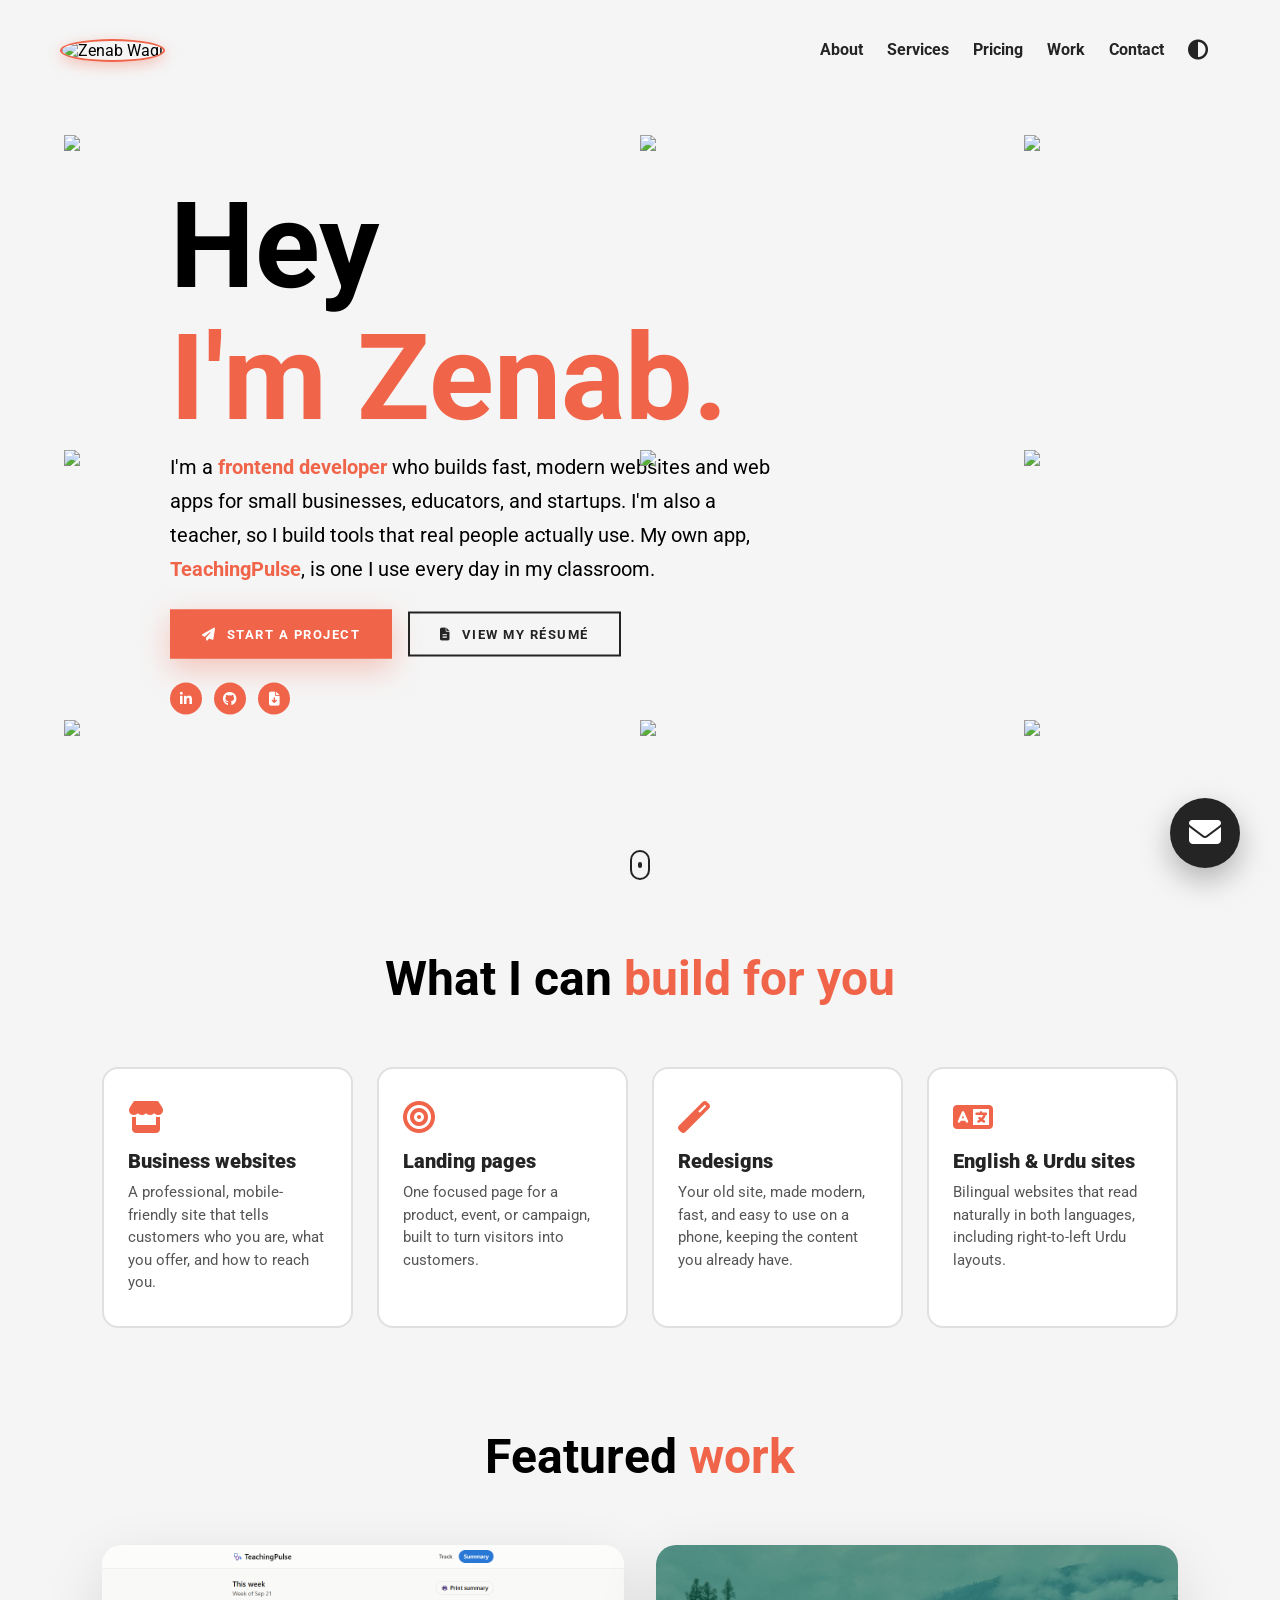
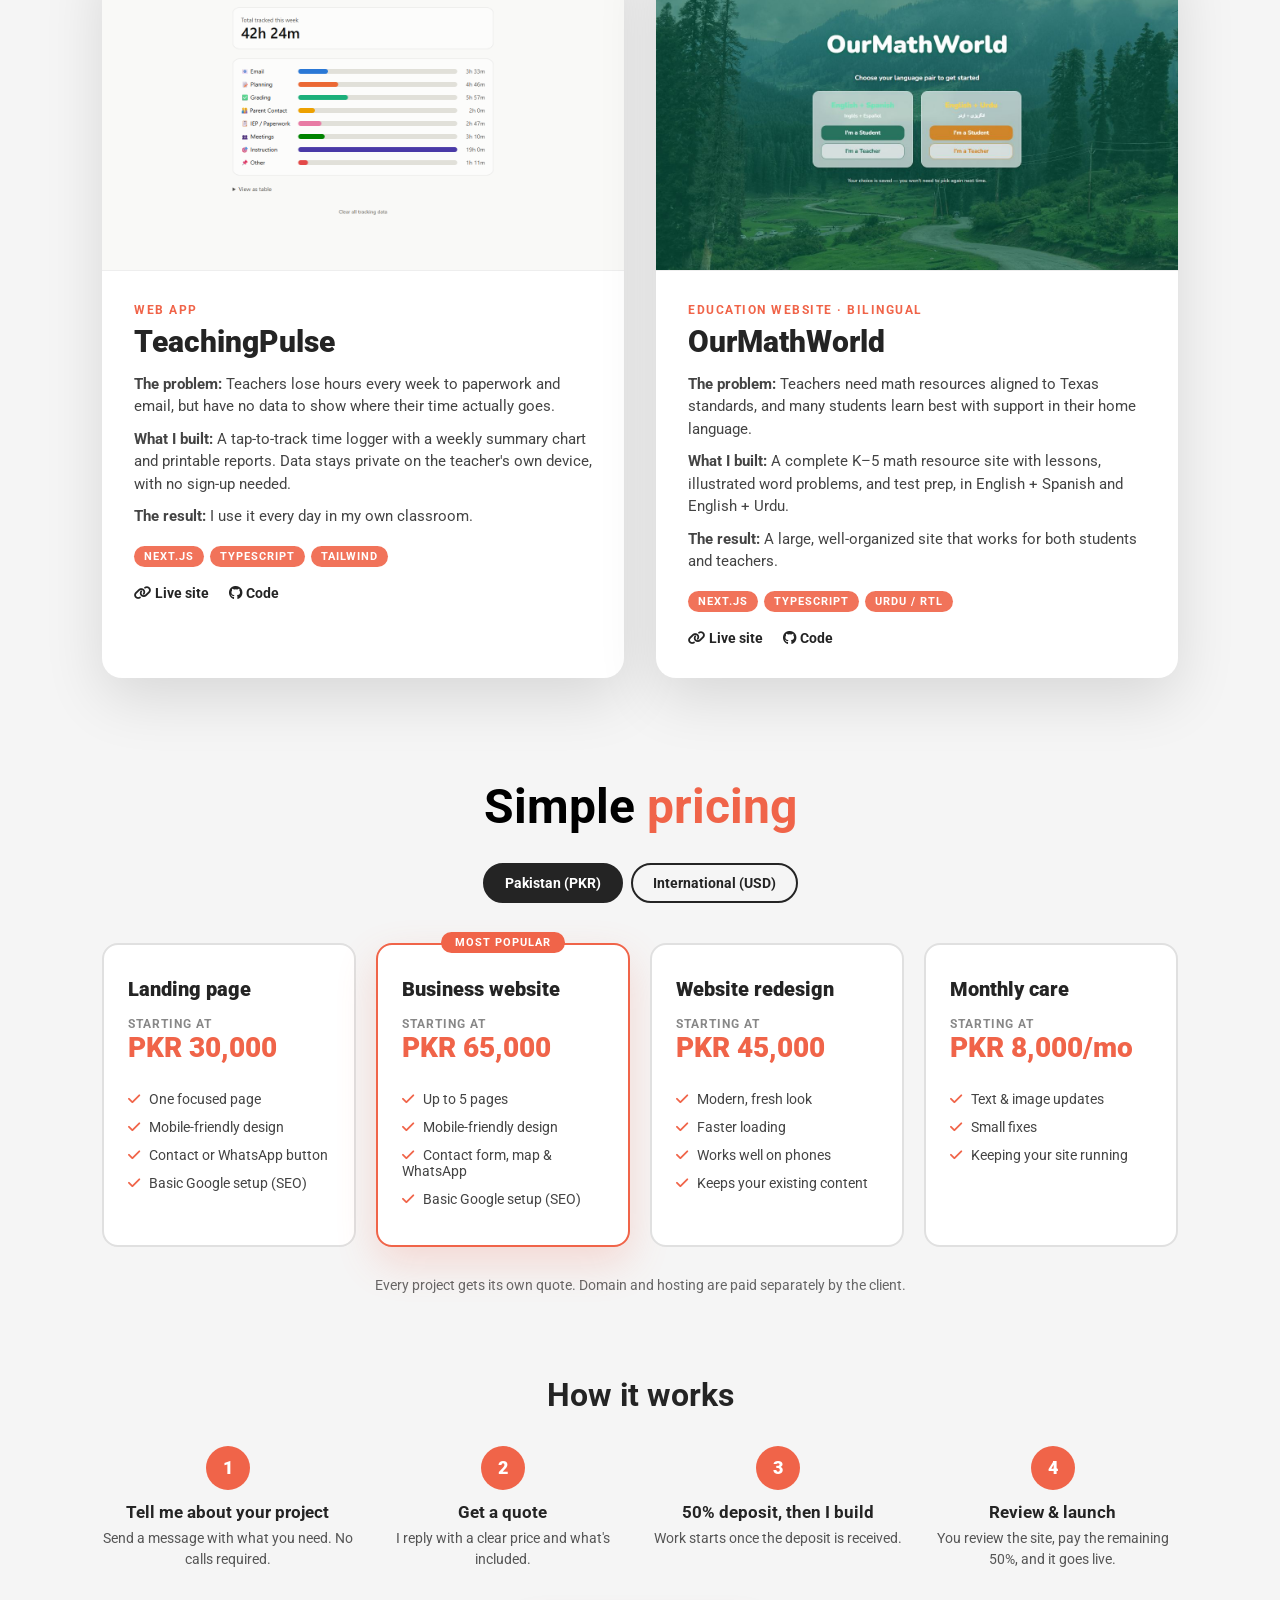
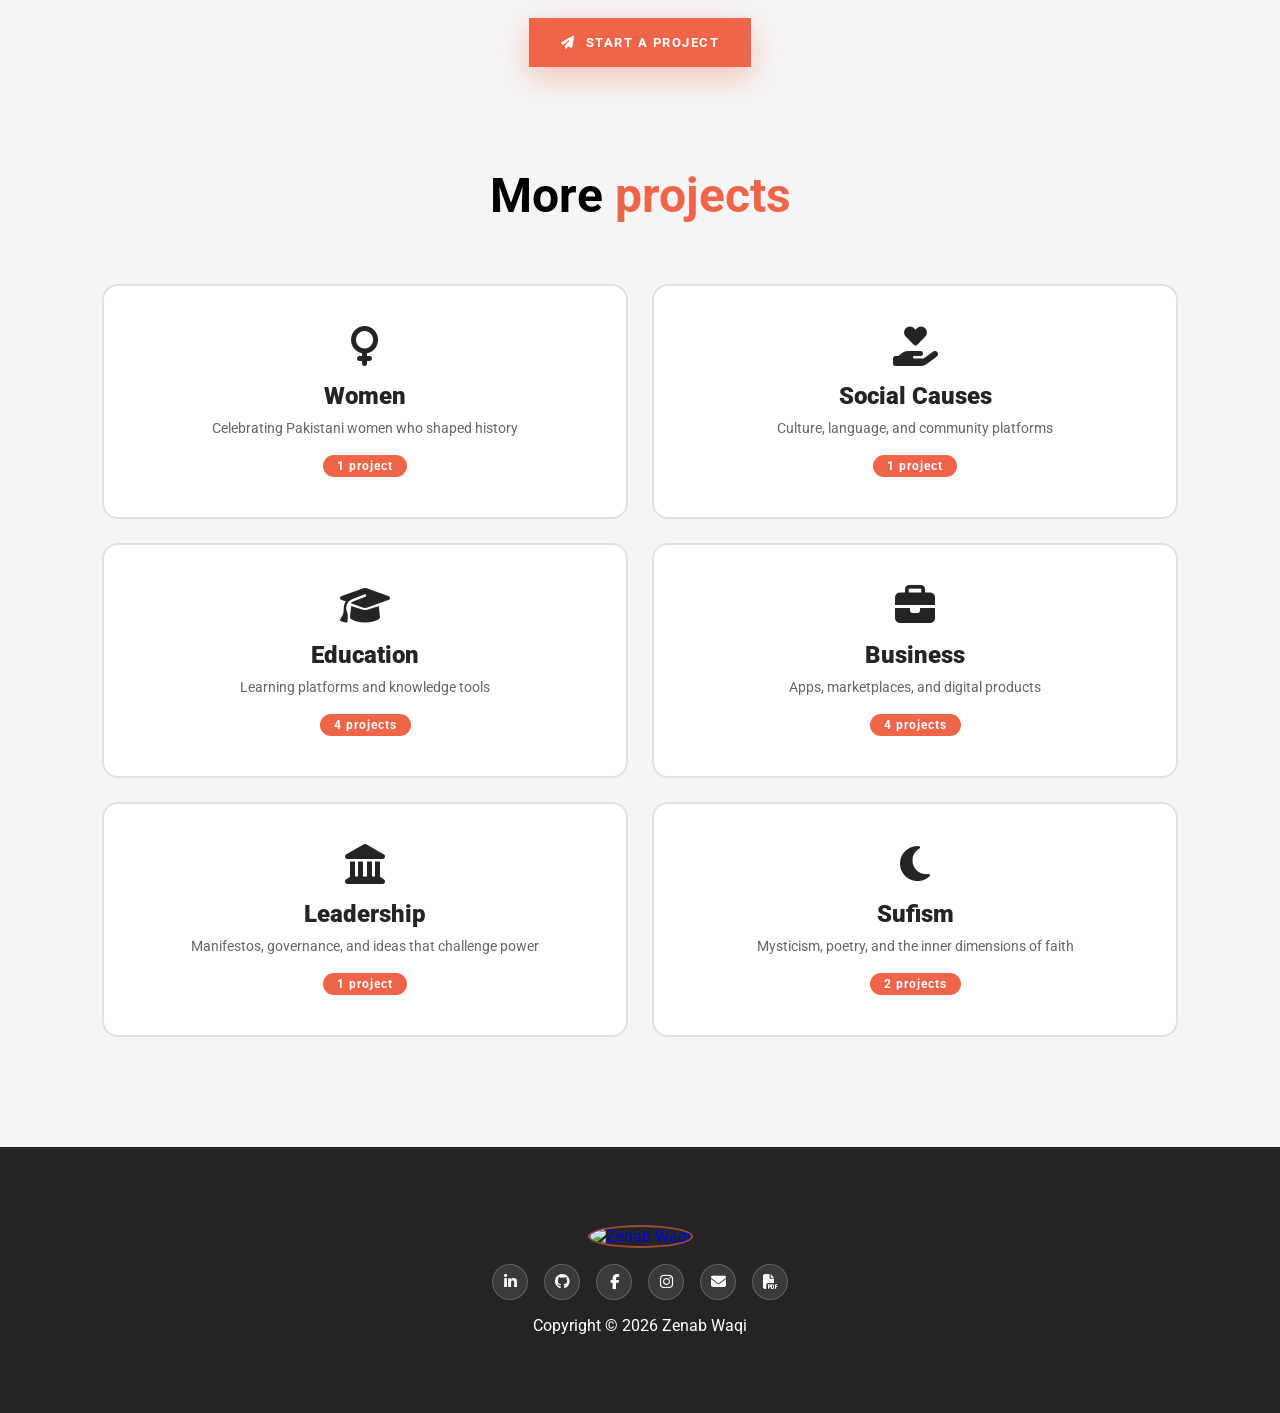
==== index.html @ bf17d27e "Reposition portfolio for freelance clients and employers Client-first hero with Start a project / Vi" ====
<!DOCTYPE html>
<html lang="en">

<head>
  <meta charset="UTF-8">
  <meta http-equiv="X-UA-Compatible" content="IE=edge">
  <meta name="viewport" content="width=device-width, initial-scale=1.0">
  <title>Zenab Waqi | Frontend Developer &amp; Web Designer</title>
  <meta name="description" content="Zenab Waqi — frontend developer building fast, modern websites and web apps for small and mid-size businesses, educators, and startups. English, Urdu, and bilingual sites.">
  <link rel="stylesheet" href="https://cdnjs.cloudflare.com/ajax/libs/font-awesome/6.5.1/css/all.min.css">
  <link rel="stylesheet" href="style.css">
  <link rel="icon" href="/assets/gemini-svg.svg" type="image/x-icon">
  <script src="https://kit.fontawesome.com/c8e4d183c2.js" crossorigin="anonymous"></script>
  <script src="index.js"></script>
  <script type="text/javascript"
        src="https://cdn.jsdelivr.net/npm/@emailjs/browser@4/dist/email.min.js">
</script>
<script type="text/javascript">
   (function(){
      emailjs.init({
        publicKey: "URaLON_8OTzDkIS1D",
      });
   })();
</script>


</head>

<body>
  <section id="landing-page" onmousemove="moveBackground(event)">
    <nav>
      <figure>
        <img id="personal-logo" src="./assets/profile.jpg" alt="Zenab Waqi">
      </figure>
      <ul class="nav__link--list">
        <li class="nav__link" onclick="toggleModal()">
          <a href="#" class="
            nav__link--anchor
            link__hover-effect
            link__hover-effect--black
          ">About</a>
        </li>
        <li class="nav__link nav__link--wide">
          <a href="#services" class="
            nav__link--anchor
            link__hover-effect
            link__hover-effect--black
          ">Services</a>
        </li>
        <li class="nav__link">
          <a href="#pricing" class="
            nav__link--anchor
            link__hover-effect
            link__hover-effect--black
          ">Pricing</a>
        </li>
        <li class="nav__link nav__link--wide">
          <a href="#work" class="
            nav__link--anchor
            link__hover-effect
            link__hover-effect--black
          ">Work</a>
        </li>
        <li class="nav__link" onclick="toggleModal()">
          <a href="#" class="
            nav__link--anchor
            link__hover-effect
            link__hover-effect--black
          ">Contact</a>
        </li>
        <li class="nav__link click" onclick="toggleContrast()">
          <a href="#" class="
            nav__link--anchor
            link__hover-effect
            link__hover-effect--black
          "><i class="fas fa-adjust"></i></a>
        </li>
      </ul>
    </nav>
    <header class="header">
      <div class="header__inner">
        <div class="header__content">
          <h1 class="title">Hey</h1>
          <h1 class="title orange">I'm Zenab.</h1>
          <p class="header__para header__para--wide">
            I'm a <b class="orange">frontend developer</b> who builds fast, modern websites and web apps
            for small businesses, educators, and startups. I'm also a teacher, so I build tools that real
            people actually use. My own app, <b class="orange">TeachingPulse</b>, is one I use every day in my classroom.
          </p>
          <div class="header__ctas">
            <a href="#" class="cta cta--primary click" onclick="toggleModal()">
              <i class="fas fa-paper-plane"></i>
              Start a project
            </a>
            <a href="./resume.html" target="_blank" class="resume__cta">
              <i class="fas fa-file-alt"></i>
              View my résumé
            </a>
          </div>
          <div class="social__list">
            <a href="https://www.linkedin.com/in/zenab-waqi" target="_blank" class="social__link click" title="LinkedIn">
              <i class="fa-brands fa-linkedin-in"></i>
            </a>
            <a href="https://github.com/zeevaki" target="_blank" class="social__link click" title="GitHub">
              <i class="fab fa-github"></i>
            </a>
            <a href="./assets/Zenab_Waqi_Resume.pdf" download="Zenab_Waqi_Resume.pdf" class="social__link click" title="Download résumé (PDF)">
              <i class="fas fa-file-download"></i>
            </a>
          </div>
        </div>
      </div>
    </header>
    <a href="#">
      <button class="mail__btn click" onclick="toggleModal()">
        <i class="fas fa-envelope"></i>
      </button>
    </a>
    <a href="#services" class="scroll">
      <div class="scroll__icon click"></div>
    </a>
    <div class="modal">
      <div class="modal__half modal__about">
        <h3 class="modal__title modal__title--about">Here's a bit about me.</h3>
        <h4 class="modal__sub-title modal__sub-title--about">Frontend Developer &amp; Teacher.</h4>
        <p class="modal__para">
          I'm a <b class="orange">frontend developer</b> with a background in Information Technology and
          <b class="orange">7 months of QA testing</b> experience, so I check my work the way a tester would:
          across screens, browsers, and edge cases.
        </p>
        <p class="modal__para">
          I'm also a classroom teacher. That's where my best projects come from: real problems I see every day,
          turned into tools people actually use. Outside of code, I've built online communities reaching
          <b class="orange">80,000+ followers</b>.
        </p>
        <div class="modal__languages">

          <figure class="modal__language">
  <img class="modal__language--img"
       src="https://www.w3.org/html/logo/badge/html5-badge-h-solo.png"
       alt="HTML5 Badge">
  <span class="language__name">HTML</span>
</figure>

          <figure class="modal__language">
            <img class="modal__language--img" src="https://cdn.iconscout.com/icon/free/png-256/css-131-722685.png"
              alt="">
            <span class="language__name">CSS</span>
          </figure>
          <figure class="modal__language">
            <img class="modal__language--img" src="https://cdn.iconscout.com/icon/free/png-256/javascript-1-225993.png"
              alt="">
            <span class="language__name">JavaScript</span>
          </figure>

          <figure class="modal__language">
            <img class="modal__language--img" src="https://cdn.iconscout.com/icon/free/png-256/react-3-1175109.png"
              alt="">
            <span class="language__name">React</span>
          </figure>

          <figure class="modal__language">
            <img class="modal__language--img" src="https://raw.githubusercontent.com/devicons/devicon/master/icons/nodejs/nodejs-original.svg"
              alt="">
            <span class="language__name">Node.js</span>
          </figure>

          <figure class="modal__language">
            <img class="modal__language--img" src="https://raw.githubusercontent.com/devicons/devicon/master/icons/firebase/firebase-plain.svg"
              alt="">
            <span class="language__name">Firebase</span>
          </figure>

        </div>
      </div>
      <div class="modal__half modal__contact">
        <i class="fas fa-times modal__exit click" onclick="toggleModal()"></i>
        <h3 class="modal__title modal__title--contact">
          Let's have a chat!
        </h3>
        <h3 class="modal__sub-title modal__sub-title--contact">
          Have a project in mind? Tell me about it and I'll reply with a quote.
          I'm also open to part-time frontend roles.
        </h3>
        <form id="contact__form" onsubmit="contact(event)">
          <div class="form__item">
            <label class="form__item--label">Name</label>
            <input class="input" name="user_name" type="text" required></input>
          </div>
          <div class="form__item">
            <label class="form__item--label">Email</label>
            <input class="input" name="user_email" type="email" required></input>
          </div>
          <div class="form__row">
            <div class="form__item">
              <label class="form__item--label" for="project_type">I'm reaching out about</label>
              <select class="input" id="project_type" name="project_type">
                <option>A new website</option>
                <option>A landing page</option>
                <option>A website redesign</option>
                <option>Monthly maintenance</option>
                <option>A job opportunity</option>
                <option>Something else</option>
              </select>
            </div>
            <div class="form__item">
              <label class="form__item--label" for="budget">Budget (optional)</label>
              <select class="input" id="budget" name="budget">
                <option value="">Not sure yet</option>
                <option>Under PKR 50,000 / $500</option>
                <option>PKR 50,000–100,000 / $500–1,000</option>
                <option>PKR 100,000+ / $1,000+</option>
              </select>
            </div>
          </div>
          <div class="form__item">
            <label class="form__item--label">Message</label>
            <textarea class="input" name="message" type="text" required
              placeholder="Tell me about your business and what you need."></textarea>
          </div>
          <button id="contact__submit" class="form__submit">
            Send it my way
          </button>
        </form>
        <div class="modal__overlay modal__overlay--loading">
          <i class="fas fa-spinner"></i>
        </div>
        <div class="modal__overlay modal__overlay--success">
          Thanks for the message! Looking forward to speaking to you soon.
        </div>
      </div>
    </div>
    <img src="./assets/semi circle.svg" class="shape shape--0">
    <img src="./assets/circle.svg" class="shape shape--1">
    <img src="./assets/squiggly.svg" class="shape shape--2">
    <img src="./assets/circle.svg" class="shape shape--3">
    <img src="./assets/triangle.svg" class="shape shape--4">
    <img src="./assets/circle.svg" class="shape shape--5">
    <img src="./assets/squiggly.svg" class="shape shape--6">
    <img src="./assets/circle.svg" class="shape shape--7">
    <img src="./assets/semi circle.svg" class="shape shape--8">
  </section>

  <section id="services">
    <div class="container">
      <div class="row">
        <h1 class="section__title">
          What I can <span class="orange">build for you</span>
        </h1>
        <div class="service__grid">
          <div class="service__card">
            <i class="fas fa-store service__icon"></i>
            <h3 class="service__name">Business websites</h3>
            <p class="service__desc">A professional, mobile-friendly site that tells customers who you are,
              what you offer, and how to reach you.</p>
          </div>
          <div class="service__card">
            <i class="fas fa-bullseye service__icon"></i>
            <h3 class="service__name">Landing pages</h3>
            <p class="service__desc">One focused page for a product, event, or campaign, built to turn
              visitors into customers.</p>
          </div>
          <div class="service__card">
            <i class="fas fa-magic service__icon"></i>
            <h3 class="service__name">Redesigns</h3>
            <p class="service__desc">Your old site, made modern, fast, and easy to use on a phone,
              keeping the content you already have.</p>
          </div>
          <div class="service__card">
            <i class="fas fa-language service__icon"></i>
            <h3 class="service__name">English &amp; Urdu sites</h3>
            <p class="service__desc">Bilingual websites that read naturally in both languages, including
              right-to-left Urdu layouts.</p>
          </div>
        </div>
      </div>
    </div>
  </section>

  <section id="work">
    <div class="container">
      <div class="row">
        <h1 class="section__title">
          Featured <span class="orange">work</span>
        </h1>
        <div class="case__grid">
          <article class="case">
            <a href="https://www.teachingpulse.com" target="_blank" class="case__img-wrap">
              <img src="./assets/teachingpulse mockup.png" class="case__img" alt="TeachingPulse weekly summary screen">
            </a>
            <div class="case__body">
              <span class="case__kicker">Web app</span>
              <h3 class="case__title">TeachingPulse</h3>
              <p class="case__para"><b>The problem:</b> Teachers lose hours every week to paperwork and email,
                but have no data to show where their time actually goes.</p>
              <p class="case__para"><b>What I built:</b> A tap-to-track time logger with a weekly summary chart
                and printable reports. Data stays private on the teacher's own device, with no sign-up needed.</p>
              <p class="case__para"><b>The result:</b> I use it every day in my own classroom.</p>
              <div class="case__tags">
                <span class="project__description--tag">Next.js</span>
                <span class="project__description--tag">TypeScript</span>
                <span class="project__description--tag">Tailwind</span>
              </div>
              <div class="case__links">
                <a href="https://www.teachingpulse.com" target="_blank" class="case__link"><i class="fas fa-link"></i> Live site</a>
                <a href="https://github.com/zeevaki/teachingpulse" target="_blank" class="case__link"><i class="fab fa-github"></i> Code</a>
              </div>
            </div>
          </article>
          <article class="case">
            <a href="https://ourmathworld.com" target="_blank" class="case__img-wrap">
              <img src="./assets/ourmathworld mockup.jpg" class="case__img" alt="OurMathWorld home page with English + Spanish and English + Urdu options">
            </a>
            <div class="case__body">
              <span class="case__kicker">Education website · Bilingual</span>
              <h3 class="case__title">OurMathWorld</h3>
              <p class="case__para"><b>The problem:</b> Teachers need math resources aligned to Texas standards,
                and many students learn best with support in their home language.</p>
              <p class="case__para"><b>What I built:</b> A complete K–5 math resource site with lessons,
                illustrated word problems, and test prep, in English + Spanish and English + Urdu.</p>
              <p class="case__para"><b>The result:</b> A large, well-organized site that works for both students and teachers.</p>
              <div class="case__tags">
                <span class="project__description--tag">Next.js</span>
                <span class="project__description--tag">TypeScript</span>
                <span class="project__description--tag">Urdu / RTL</span>
              </div>
              <div class="case__links">
                <a href="https://ourmathworld.com" target="_blank" class="case__link"><i class="fas fa-link"></i> Live site</a>
                <a href="https://github.com/zeevaki/ourmathworld" target="_blank" class="case__link"><i class="fab fa-github"></i> Code</a>
              </div>
            </div>
          </article>
        </div>
      </div>
    </div>
  </section>

  <section id="pricing">
    <div class="container">
      <div class="row">
        <h1 class="section__title">
          Simple <span class="orange">pricing</span>
        </h1>
        <div class="currency__toggle" role="group" aria-label="Choose currency">
          <button class="currency__btn currency__btn--active" data-currency="pkr" onclick="setCurrency('pkr')">Pakistan (PKR)</button>
          <button class="currency__btn" data-currency="usd" onclick="setCurrency('usd')">International (USD)</button>
        </div>
        <div class="price__grid">
          <div class="price__card">
            <h3 class="price__name">Landing page</h3>
            <p class="price__amount">
              <span class="price__from">Starting at</span>
              <span data-pkr="PKR 30,000" data-usd="$300">PKR 30,000</span>
            </p>
            <ul class="price__list">
              <li><i class="fas fa-check"></i> One focused page</li>
              <li><i class="fas fa-check"></i> Mobile-friendly design</li>
              <li><i class="fas fa-check"></i> Contact or WhatsApp button</li>
              <li><i class="fas fa-check"></i> Basic Google setup (SEO)</li>
            </ul>
          </div>
          <div class="price__card price__card--featured">
            <span class="price__badge">Most popular</span>
            <h3 class="price__name">Business website</h3>
            <p class="price__amount">
              <span class="price__from">Starting at</span>
              <span data-pkr="PKR 65,000" data-usd="$700">PKR 65,000</span>
            </p>
            <ul class="price__list">
              <li><i class="fas fa-check"></i> Up to 5 pages</li>
              <li><i class="fas fa-check"></i> Mobile-friendly design</li>
              <li><i class="fas fa-check"></i> Contact form, map &amp; WhatsApp</li>
              <li><i class="fas fa-check"></i> Basic Google setup (SEO)</li>
            </ul>
          </div>
          <div class="price__card">
            <h3 class="price__name">Website redesign</h3>
            <p class="price__amount">
              <span class="price__from">Starting at</span>
              <span data-pkr="PKR 45,000" data-usd="$500">PKR 45,000</span>
            </p>
            <ul class="price__list">
              <li><i class="fas fa-check"></i> Modern, fresh look</li>
              <li><i class="fas fa-check"></i> Faster loading</li>
              <li><i class="fas fa-check"></i> Works well on phones</li>
              <li><i class="fas fa-check"></i> Keeps your existing content</li>
            </ul>
          </div>
          <div class="price__card">
            <h3 class="price__name">Monthly care</h3>
            <p class="price__amount">
              <span class="price__from">Starting at</span>
              <span data-pkr="PKR 8,000/mo" data-usd="$50/mo">PKR 8,000/mo</span>
            </p>
            <ul class="price__list">
              <li><i class="fas fa-check"></i> Text &amp; image updates</li>
              <li><i class="fas fa-check"></i> Small fixes</li>
              <li><i class="fas fa-check"></i> Keeping your site running</li>
            </ul>
          </div>
        </div>
        <p class="price__note">
          Every project gets its own quote. Domain and hosting are paid separately by the client.
        </p>

        <h2 class="process__title">How it works</h2>
        <ol class="process__list">
          <li class="process__step">
            <span class="process__num">1</span>
            <h4>Tell me about your project</h4>
            <p>Send a message with what you need. No calls required.</p>
          </li>
          <li class="process__step">
            <span class="process__num">2</span>
            <h4>Get a quote</h4>
            <p>I reply with a clear price and what's included.</p>
          </li>
          <li class="process__step">
            <span class="process__num">3</span>
            <h4>50% deposit, then I build</h4>
            <p>Work starts once the deposit is received.</p>
          </li>
          <li class="process__step">
            <span class="process__num">4</span>
            <h4>Review &amp; launch</h4>
            <p>You review the site, pay the remaining 50%, and it goes live.</p>
          </li>
        </ol>
        <div class="process__cta">
          <a href="#" class="cta cta--primary click" onclick="toggleModal()">
            <i class="fas fa-paper-plane"></i>
            Start a project
          </a>
        </div>
      </div>
    </div>
  </section>

  <section id="projects">
    <div class="container">
      <div class="row">
        <h1 class="section__title">
          More <span class="orange">projects</span>
        </h1>
        <div class="category__grid">
          <a href="women.html" class="category__card">
            <i class="fas fa-venus category__icon"></i>
            <h3 class="category__name">Women</h3>
            <p class="category__desc">Celebrating Pakistani women who shaped history</p>
            <span class="category__count">1 project</span>
          </a>
          <a href="social.html" class="category__card">
            <i class="fas fa-hand-holding-heart category__icon"></i>
            <h3 class="category__name">Social Causes</h3>
            <p class="category__desc">Culture, language, and community platforms</p>
            <span class="category__count">1 project</span>
          </a>
          <a href="education.html" class="category__card">
            <i class="fas fa-graduation-cap category__icon"></i>
            <h3 class="category__name">Education</h3>
            <p class="category__desc">Learning platforms and knowledge tools</p>
            <span class="category__count">4 projects</span>
          </a>
          <a href="business.html" class="category__card">
            <i class="fas fa-briefcase category__icon"></i>
            <h3 class="category__name">Business</h3>
            <p class="category__desc">Apps, marketplaces, and digital products</p>
            <span class="category__count">4 projects</span>
          </a>
          <a href="leadership.html" class="category__card">
            <i class="fas fa-landmark category__icon"></i>
            <h3 class="category__name">Leadership</h3>
            <p class="category__desc">Manifestos, governance, and ideas that challenge power</p>
            <span class="category__count">1 project</span>
          </a>
          <a href="sufism.html" class="category__card">
            <i class="fas fa-moon category__icon"></i>
            <h3 class="category__name">Sufism</h3>
            <p class="category__desc">Mysticism, poetry, and the inner dimensions of faith</p>
            <span class="category__count">2 projects</span>
          </a>
        </div>
      </div>
    </div>
  </section>
  <footer>
    <div class="container">
      <div class="row footer__row">
        <a href="#" class="footer__anchor">
          <figure class="footer__logo">
            <img src="./assets/profile.jpg" class="footer__logo--img" alt="Zenab Waqi">
          </figure>
          <span class="footer__logo--popper">
            Top
            <i class="fas fa-arrow-up"></i>
          </span>
        </a>
        <div class="footer__social--list">
          <a href="https://www.linkedin.com/in/zenab-waqi" target="_blank" class="footer__social--link" title="LinkedIn">
            <i class="fab fa-linkedin-in"></i>
          </a>
          <a href="https://github.com/zeevaki" target="_blank" class="footer__social--link" title="GitHub">
            <i class="fab fa-github"></i>
          </a>
          <a href="https://www.facebook.com/zenab.waqi" target="_blank" class="footer__social--link" title="Facebook">
            <i class="fab fa-facebook-f"></i>
          </a>
          <a href="https://www.instagram.com/zenab_waqi/" target="_blank" class="footer__social--link" title="Instagram">
            <i class="fab fa-instagram"></i>
          </a>
          <a href="#" onclick="toggleModal()" class="footer__social--link" title="Contact">
            <i class="fas fa-envelope"></i>
          </a>
          <a href="./resume.html" target="_blank" class="footer__social--link" title="Resume">
            <i class="fas fa-file-pdf"></i>
          </a>
        </div>
        <div class="footer__copyright">Copyright &copy; 2026  Zenab Waqi</div>
      </div>
    </div>
  </footer>
</body>

</html>
---- style.css ----
@import url('https://fonts.googleapis.com/css2?family=Roboto:wght@400;700;900&display=swap');

* {
  margin: 0;
  padding: 0;
  box-sizing: border-box;
  font-family: 'Roboto', sans-serif;
}

html {
  scroll-behavior: smooth;
}

li {
  list-style-type: none;
}

p {
  line-height: 1.5;
  font-size: 16px;
}

a {
  text-decoration: none;
}

button {
  cursor: pointer;
}

section {
  background-color: rgb(245, 245, 245);
  transition: all 300ms ease;
}

input, textarea {
  width: 100%;
  background-color: #242424;
  color: #fff;
  outline: none;
  border: 3px solid #c0c4cc;
  border-top: none;
  border-left: none;
  border-right: none;
  height: 40px;
  transition: all 300ms ease;
}

textarea {
  resize: vertical;
  height: 100px;
  margin-top: 8px;
}

label {
  font-size: 14px;
  font-weight: bold;
}

input:hover, textarea:hover {
  border-color: #dcdfe6;
}

input:focus, textarea:focus {
  border-color: #f06449;
}

.container {
  padding: 50px 0;
  width: 100%;
}

.row {
  width: 100%;
  max-width: 1100px;
  margin: 0 auto;
  padding: 0 12px;
}

.click {
  cursor: pointer;
  transition: all 300ms ease;
}

.click:hover {
  transform: scale(1.1);
}

.click:active {
  transform: scale(0.8);
}

.title {
  font-size: 120px;
  margin-bottom: 12px;
  text-align: left;
  line-height: 1;
}

.orange {
  color: #f06449 !important;
}

.link__hover-effect {
  position: relative;
}

.link__hover-effect:after {
  content: "";
  position: absolute;
  bottom: -3px;
  height: 3px;
  width: 0;
  right: 0;
  transition: all 300ms ease;
}

.link__hover-effect--white:after {
  background-color: #fff;
}

.link__hover-effect--black:after {
  background-color: #242424;
}

.link__hover-effect:hover:after {
  left: 0;
  width: 100%;
}

nav,
.scroll,
.header {
  opacity: 1;
  visibility: visible;
  transition: all 600ms 800ms;
}

.modal--open nav,
.modal--open .scroll,
.modal--open .header {
  opacity: 0;
  visibility: hidden;
  transition: all 400ms;
}

.dark-theme .title,
.dark-theme .section__title,
.dark-theme .section__sub-title,
.dark-theme .nav__link--anchor,
.dark-theme .fa-adjust,
.dark-theme .header__para
{
  color: white;
}
.dark-theme section {
  background-color: #242424;
}
.dark-theme #personal-logo {
  filter: none;
}
.dark-theme .scroll__icon {
  border-color: white;
}
.dark-theme .scroll__icon:after,
.dark-theme .link__hover-effect--black:after {
  background-color: white;
}
.dark-theme .mail__btn {
  background-color: white;
  color: #242424;
}
/* 

  LANDING PAGE 
  
*/
#landing-page {
  min-height: 100vh;
}

.header {
  position: absolute;
  top: 50%;
  left: 50%;
  transform: translate(-50%, -50%);
  width: 100%;
  max-width: 1000px;
  padding: 0 30px;
}

.header__para {
  font-size: 24px;
  line-height: 2;
  max-width: 450px;
}

.social__list {
  margin-top: 16px;
  display: flex;
}

.social__link {
  background-color: #f06449;
  color: white;
  padding: 6px;
  width: 32px;
  height: 32px;
  font-size: 14px;
  margin-right: 12px;
  display: flex;
  justify-content: center;
  align-items: center;
  border-radius: 50%;
}

.mail__btn {
  width: 70px;
  height: 70px;
  font-size: 32px;
  border-radius: 50%;
  border: none;
  background-color: #242424;
  color: white;
  position: fixed;
  bottom: 32px;
  right: 40px;
  z-index: 100;
  box-shadow: 0 12px 30px 0 rgb(0, 0, 0, 0.28);
}

.scroll {
  position: absolute;
  bottom: 20px;
  left: 50%;
  transform: translateX(-50%);
}

.scroll__icon {
  width: 20px;
  height: 30px;
  border: 2px solid #242424;
  border-radius: 24px;
  display: flex;
  align-items: center;
  justify-content: center;
}

.scroll__icon:after {
  content: "";
  width: 4px;
  height: 6px;
  background-color: #242424;
  border-radius: 2px;
  animation: scroll 1000ms infinite alternate-reverse;
}

@keyframes scroll {
  0% {
    transform: translateY(3px);
  }
  
  100% {
    transform: translateY(-3px);
  }
}

/* 

  NAVIGATION 
  
*/

nav {
  display: flex;
  justify-content: space-between;
  align-items: center;
  width: 100%;
  max-width: 1200px;
  margin: 0 auto;
  padding: 0 20px;
  height: 100px;
}

#personal-logo {
  width: 62px;
  height: 62px;
  border-radius: 50%;
  object-fit: cover;
  object-position: center top;
  border: 2.5px solid #f06449;
  box-shadow: 0 4px 14px rgba(240,100,73,0.35);
}

.nav__link--list {
  display: flex;
}

.nav__link {
  margin: 0 12px;
}

.nav__link--anchor {
  font-size: 16px;
  color: #242424;
  font-weight: 700;
}

.fa-adjust {
  font-size: 20px;
}

/* 

  MODAL 
  
*/
.modal {
  position: absolute;
  top: 50%;
  left: 50%;
  transform: translate(-50%, -50%);
  width: 90%;
  max-width: 1100px;
  height: 700px;
  border-radius: 20px;
  overflow: hidden;
  display: flex;
  visibility: hidden;
  z-index: -1;
  transition: visibility 1s, z-index 1s, box-shadow 0.5s ease;
}
.modal--open .modal{
  z-index: 60;
  box-shadow: 0 20px 80px 0 rgb(0, 0, 0, 0.55);
  visibility: visible;
}
.modal__half {
  width: 50%;
  padding: 40px 72px;
  display: flex;
  flex-direction: column;
  justify-content: center;
  position: relative;
  transition: all 300ms ease-in;
}

.modal--open .modal__about,
.modal--open .modal__contact
{
  transform: translateX(0%);
}

.modal__about {
  background-color: rgb(245, 245, 245);
  transform: translateX(-110%);
}

.modal__languages {
  display: flex;
  flex-wrap: wrap;
}

.modal__language {
  width: 25%;
  padding: 16px;
  position: relative;
  display: flex;
  flex-direction: column;
  align-items: center;
  transition: all 300ms ease;
}

.modal__language:hover .language__name {
  transform: scale(1);
}

.modal__language:hover {
  filter: brightness(80%);
  transform: scale(0.9);
}

.language__name {
  position: absolute;
  bottom: -10px;
  transform: scale(0);
  transition: all 300ms ease;
}

.modal__language--img {
  width: 100%;
}

.modal__contact {
  transform: translateX(110%);
  background-color: #242424;
  color: white;
}

.modal__title {
  font-size: 26px;
}

.modal__sub-title {
  margin: 12px 0 24px 0;
  font-size: 14px;
}

.modal__para {
  margin-bottom: 12px;
  line-height: 1.75;
}

.form__item {
  margin-bottom: 20px;
}

.form__submit {
  background-color: #f06449;
  border: 2px solid #f06449;
  color: white;
  font-weight: 700;
  width: 100%;
  max-width: 240px;
  padding: 12px 24px;
  font-size: 20px;
  transition: all 300ms ease;
}

.form__submit:hover {
  border-color: #fff;
  background-color: transparent;
}

.form__submit:active {
  border-color: #f06449;
  color: #f06449;
}

.modal__overlay {
  position: absolute;
  top: 0;
  left: 0;
  width: 100%;
  height: 100%;
  display: none;
  align-items: center;
  justify-content: center;
  z-index: -1;
}

.modal__overlay--loading {
  background-color: #242424;
  font-size: 80px;
}

.modal__overlay--success {
  background-color: #4bb543;
  font-size: 40px;
  font-weight: 700;
  text-align: center;
  padding: 28px;
}

.modal__overlay--visible {
  z-index: 1;
  display: flex;
}

.fa-spinner {
  animation: spinner 750ms infinite linear;
}

@keyframes spinner {
  0% {
    transform: rotate(0);
  }

  100% {
    transform: rotate(360deg);
  }
}

.modal__exit {
  position: absolute;
  top: 30px;
  right: 40px;
  color: #fff;
  font-size: 36px;
  z-index: 100;
}
/* 

  PROJECTS 
  
*/

.section__title {
  text-align: center;
  font-size: 48px;
  margin-bottom: 60px;
}

.project {
  margin-bottom: 135px;
  transition: transform 300ms ease;
}

.project:hover {
  transform: translateY(-6px);
}

.project__img {
  width: 100%;
  transition: all 600ms ease;
}

.project__wrapper {
  position: relative;
  border-radius: 20px;
  box-shadow: 0 20px 80px 0 rgb(0, 0, 0, 0.45);
  overflow: hidden;
}

.project__wrapper:hover .project__description {
  opacity: 1;
  transform: translateY(-50%);
}

.project__wrapper:hover .project__img {
  transform: scale(1.07);
  filter: blur(5px);
}

.project__description {
  position: absolute;
  top: 50%;
  left: 90px;
  transform: translateY(100%);
  opacity: 0;
  transition: opacity 300ms, transform 450ms ease;
  color: white;
  max-width: 550px;
}

.project__wrapper:hover .project__wrapper--bg {
  opacity: 0.7; 
  visibility: visible;
}

.project__wrapper--bg {
  position: absolute;
  top: 0;
  left: 0;
  width: 100%;
  height: 100%;
  background: linear-gradient(160deg, rgba(240, 100, 73, 0.15) 0%, rgba(28, 29, 37, 0.97) 40%);
  opacity: 0; 
  transition: all 450ms ease;
  visibility: hidden;
}

.project__description--title {
  font-size: 40px;
}

.project__description--sub-title {
  margin-top: 8px;
}

.project__description--link {
  color: white;
  font-size: 20px;
  margin-right: 16px;
  transition: color 300ms ease, transform 300ms ease;
  display: inline-block;
}

.project__description--link:hover {
  color: #f06449;
  transform: translateY(-2px);
}

.project__description--para {
  margin: 16px 0;
}

.project__description--tags {
  display: flex;
  flex-wrap: wrap;
  gap: 6px;
  margin-bottom: 14px;
}

.project__description--tag {
  background-color: rgba(240, 100, 73, 0.9);
  color: white;
  padding: 4px 10px;
  border-radius: 20px;
  font-size: 11px;
  font-weight: 700;
  letter-spacing: 1px;
  text-transform: uppercase;
}

.project__wrapper:hover {
  box-shadow: 0 20px 80px 0 rgb(0, 0, 0, 0.6), 0 0 0 4px rgba(240, 100, 73, 0.4);
}

.resume__cta {
  display: inline-flex;
  align-items: center;
  gap: 10px;
  margin-top: 28px;
  padding: 13px 30px;
  border: 2px solid #242424;
  color: #242424;
  font-weight: 700;
  font-size: 13px;
  letter-spacing: 1.5px;
  text-transform: uppercase;
  transition: all 300ms ease;
}

.resume__cta:hover {
  background-color: #242424;
  color: #fff;
}

.dark-theme .resume__cta {
  border-color: #fff;
  color: #fff;
}

.dark-theme .resume__cta:hover {
  background-color: #fff;
  color: #242424;
}

/*

  FOOTER

*/

footer {
  position: relative;
  background-color: #242424;
  display: flex;
  padding: 28px 0;
}

.footer__row {
  display: flex;
  flex-direction: column;
  align-items: center;
}

.footer__logo--img {
  width: 64px;
  height: 64px;
  border-radius: 50%;
  object-fit: cover;
  object-position: center top;
  border: 2px solid rgba(240, 100, 73, 0.6);
}

.footer__social--list {
  display: flex;
  gap: 16px;
  margin: 16px 0;
}

.footer__social--link,
.footer__copyright {
  color: white;
}

.footer__social--link {
  width: 36px;
  height: 36px;
  border-radius: 50%;
  background: rgba(255,255,255,0.1);
  border: 1px solid rgba(255,255,255,0.2);
  display: flex;
  align-items: center;
  justify-content: center;
  font-size: 15px;
  transition: all 300ms ease;
}

.footer__social--link:hover {
  background: #f06449;
  border-color: #f06449;
  transform: translateY(-2px);
}

/* 

  SHAPES

  shapes on the first row 
  height = 15vh
  
  shapes on the second row 
  height = 50vh
  
  shapes on the third row 
  height = 80vh

  shapes on the first column
  width = 5vw
  
  shapes on the second column
  width = 50vw

  shapes on the third column
  width = 80vw

*/
.shape {
  position: fixed;
}
.shape--0 {
  top: 15vh;
  left: 5vw;
}
.shape--1 {
  top: 15vh;
  left: 50vw;
}
.shape--2 {
  top: 15vh;
  left: 80vw;
}
.shape--3 {
  top: 50vh;
  left: 5vw;
}
.shape--4 {
  top: 50vh;
  left: 50vw;
}
.shape--5 {
  top: 50vh;
  left: 80vw;
}
.shape--6 {
  top: 80vh;
  left: 5vw;
}
.shape--7 {
  top: 80vh;
  left: 50vw;
}
.shape--8 {
  top: 80vh;
  left: 80vw;
}

/* ADDED AFTER TUTORIAL */
.footer__logo--popper {
  position: absolute;
  right: 0;
  top: 16px;
  font-weight: 700;
  opacity: 0;
  transition: all 300ms ease;
  color: white;
}

.footer__anchor {
  position: relative;
}

.footer__anchor:hover .footer__logo--popper {
  transform: translateX(60px);
  opacity: 1;
}

/* ── HEADER PHOTO ── */
.header__inner {
  display: flex;
  align-items: center;
  justify-content: space-between;
  gap: 60px;
  width: 100%;
}

.header__photo-wrap {
  flex-shrink: 0;
}

.header__photo-ring {
  width: 280px;
  height: 280px;
  border-radius: 50%;
  padding: 5px;
  background: linear-gradient(135deg, #f06449, #ff9a8b, #f06449);
  box-shadow: 0 20px 60px rgba(240, 100, 73, 0.4);
  animation: photo-pulse 3s ease-in-out infinite alternate;
}

@keyframes photo-pulse {
  from { box-shadow: 0 20px 60px rgba(240, 100, 73, 0.35); }
  to   { box-shadow: 0 20px 80px rgba(240, 100, 73, 0.65); }
}

.header__photo {
  width: 100%;
  height: 100%;
  border-radius: 50%;
  object-fit: cover;
  object-position: center top;
  border: 4px solid rgb(245, 245, 245);
  display: block;
}

.header__photo-initials {
  width: 100%;
  height: 100%;
  border-radius: 50%;
  background: #242424;
  display: flex;
  align-items: center;
  justify-content: center;
  font-size: 72px;
  font-weight: 900;
  color: #f06449;
  border: 4px solid rgb(245, 245, 245);
}

.dark-theme .header__photo,
.dark-theme .header__photo-initials {
  border-color: #242424;
}

/* ── PROJECT MOCKUPS ── */
.project__mockup {
  width: 100%;
  height: 340px;
  display: flex;
  align-items: center;
  justify-content: center;
  text-align: center;
  transition: all 600ms ease;
}

.project__wrapper:hover .project__mockup {
  transform: scale(1.07);
  filter: blur(5px);
}

.project__mockup--junoon {
  background: linear-gradient(135deg, #12010a 0%, #1C0A1E 45%, #2B0D35 100%);
}

.project__mockup--ourworld {
  background: linear-gradient(135deg, #022C22 0%, #065F46 55%, #0D9488 100%);
}

.project__mockup--chaabi {
  background: linear-gradient(135deg, #07011a 0%, #120229 50%, #1e0840 100%);
}

.mockup__content {
  padding: 32px;
}

.mockup__urdu {
  font-size: 36px;
  color: rgba(201, 168, 76, 0.9);
  margin-bottom: 10px;
  letter-spacing: 2px;
}

.mockup__name {
  font-size: 32px;
  font-weight: 900;
  color: #ffffff;
  margin-bottom: 8px;
  letter-spacing: 0.5px;
}

.mockup__sub {
  font-size: 13px;
  font-weight: 600;
  color: rgba(255,255,255,0.55);
  letter-spacing: 1px;
  text-transform: uppercase;
  margin-bottom: 20px;
}

.mockup__sites {
  display: flex;
  flex-wrap: wrap;
  gap: 8px;
  justify-content: center;
}

.mockup__sites span {
  background: rgba(255,255,255,0.1);
  border: 1px solid rgba(255,255,255,0.2);
  color: rgba(255,255,255,0.8);
  font-size: 11px;
  font-weight: 700;
  padding: 5px 12px;
  border-radius: 20px;
}

/* ── CATEGORY CARDS ── */

.category__grid {
  display: grid;
  grid-template-columns: repeat(2, 1fr);
  gap: 24px;
  margin-bottom: 60px;
}

.category__card {
  padding: 40px 32px;
  border-radius: 16px;
  border: 2px solid #e0e0e0;
  cursor: pointer;
  transition: all 300ms ease;
  text-align: center;
  background: white;
  display: block;
  color: inherit;
  text-decoration: none;
}

.dark-theme .category__card {
  background: #333;
  border-color: #444;
}

.category__card:hover,
.category__card.active {
  border-color: #f06449;
  transform: translateY(-4px);
  box-shadow: 0 12px 40px rgba(240, 100, 73, 0.2);
}

.category__card.active .category__icon,
.category__card.active .category__name {
  color: #f06449;
}

.category__icon {
  font-size: 40px;
  margin-bottom: 16px;
  color: #242424;
  display: block;
  transition: color 300ms ease;
}

.dark-theme .category__icon {
  color: white;
}

.category__name {
  font-size: 24px;
  font-weight: 900;
  margin-bottom: 8px;
  color: #242424;
  transition: color 300ms ease;
}

.dark-theme .category__name {
  color: white;
}

.category__desc {
  font-size: 14px;
  color: #666;
  margin-bottom: 16px;
  line-height: 1.5;
}

.dark-theme .category__desc {
  color: #aaa;
}

.category__count {
  display: inline-block;
  background: #f06449;
  color: white;
  font-size: 12px;
  font-weight: 700;
  padding: 4px 14px;
  border-radius: 20px;
  letter-spacing: 1px;
}

/* ── OURSUFI MOCKUP ── */

.project__mockup--oursufi {
  background: linear-gradient(135deg, #0a0114 0%, #1a0a2e 50%, #2d1155 100%);
}

/* ── RAH-E-ISHQ MOCKUP ── */

.project__mockup--raheishq {
  background: linear-gradient(135deg, #641E26 0%, #171A2B 55%, #8C6425 100%);
}

/* ── SASSY SCIENCE MOCKUP ── */

.project__mockup--sassyscience {
  background: linear-gradient(135deg, #FF2E7E 0%, #9B5DE5 55%, #00C2B8 100%);
}

/* ── AMAANAH MOCKUP ── */

.project__mockup--amaanah {
  background: linear-gradient(135deg, #0e0c09 0%, #1a1208 50%, #2a1e0a 100%);
  position: relative;
  overflow: hidden;
}

.project__mockup--amaanah::before {
  content: '';
  position: absolute;
  top: 50%;
  left: 50%;
  transform: translate(-50%, -50%);
  width: 300px;
  height: 300px;
  background: radial-gradient(ellipse, rgba(200,149,42,0.15) 0%, transparent 70%);
  pointer-events: none;
}

.mockup__amaanah-title {
  font-size: 42px;
  font-weight: 900;
  color: #c8952a;
  letter-spacing: 0.05em;
  margin-bottom: 8px;
}

.mockup__amaanah-sub {
  font-size: 11px;
  color: rgba(200,149,42,0.5);
  letter-spacing: 0.3em;
  text-transform: uppercase;
  margin-bottom: 20px;
}

.mockup__amaanah-quote {
  font-size: 13px;
  font-style: italic;
  color: rgba(245,240,232,0.5);
  line-height: 1.6;
}

/* ── PAKISTANI WOMEN MOCKUP ── */

.project__mockup--pkwomen {
  background: linear-gradient(135deg, #0D3B2E 0%, #1a5c45 55%, #145a32 100%);
}

/* ── CATEGORY PAGES ── */

.cat-nav {
  background-color: rgb(245, 245, 245);
  border-bottom: 1px solid #e0e0e0;
  position: sticky;
  top: 0;
  z-index: 50;
  display: flex;
  justify-content: space-between;
  align-items: center;
  width: 100%;
  max-width: 1200px;
  margin: 0 auto;
  padding: 0 20px;
  height: 100px;
}

.dark-theme .cat-nav {
  background-color: #242424;
  border-bottom-color: #333;
}

.cat-section {
  background-color: rgb(245, 245, 245);
  min-height: 100vh;
}

.dark-theme .cat-section {
  background-color: #242424;
}

.back-link {
  display: inline-flex;
  align-items: center;
  gap: 8px;
  color: #242424;
  font-weight: 700;
  font-size: 14px;
  letter-spacing: 1px;
  text-transform: uppercase;
  text-decoration: none;
  margin-bottom: 40px;
  transition: color 300ms ease;
}

.back-link:hover {
  color: #f06449;
}

.dark-theme .back-link {
  color: white;
}

.dark-theme .back-link:hover {
  color: #f06449;
}

/* ── MODAL: stay on screen wherever the page is scrolled ── */

.modal {
  position: fixed;
  max-height: 95vh;
}

select.input {
  width: 100%;
  height: 40px;
  background-color: #242424;
  color: #fff;
  outline: none;
  border: none;
  border-bottom: 3px solid #c0c4cc;
  font-size: 14px;
  cursor: pointer;
  padding: 0 4px;
  transition: all 300ms ease;
}

select.input:hover {
  border-color: #dcdfe6;
}

select.input:focus {
  border-color: #f06449;
}

.form__row {
  display: flex;
  gap: 16px;
}

.form__row .form__item {
  flex: 1;
  min-width: 0;
}

textarea::placeholder {
  color: #888;
  padding: 4px;
}

/* ── HERO CALLS TO ACTION ── */

.header__para--wide {
  font-size: 20px;
  line-height: 1.7;
  max-width: 620px;
}

.header__ctas {
  display: flex;
  flex-wrap: wrap;
  align-items: center;
  gap: 16px;
  margin-top: 24px;
}

.header__ctas .resume__cta {
  margin-top: 0;
}

.header__ctas + .social__list {
  margin-top: 24px;
}

.cta {
  display: inline-flex;
  align-items: center;
  gap: 10px;
  padding: 15px 30px;
  font-weight: 700;
  font-size: 13px;
  letter-spacing: 1.5px;
  text-transform: uppercase;
}

.cta--primary {
  background-color: #f06449;
  color: white;
  border: 2px solid #f06449;
  box-shadow: 0 10px 30px rgba(240, 100, 73, 0.35);
}

.cta--primary:hover {
  background-color: #d9523a;
  border-color: #d9523a;
}

/* ── SERVICES ── */

.service__grid {
  display: grid;
  grid-template-columns: repeat(4, 1fr);
  gap: 24px;
}

.service__card {
  padding: 32px 24px;
  border-radius: 16px;
  background: white;
  border: 2px solid #e0e0e0;
  transition: all 300ms ease;
}

.service__card:hover {
  border-color: #f06449;
  transform: translateY(-4px);
}

.service__icon {
  font-size: 32px;
  color: #f06449;
  margin-bottom: 16px;
}

.service__name {
  font-size: 20px;
  font-weight: 900;
  color: #242424;
  margin-bottom: 8px;
}

.service__desc {
  font-size: 15px;
  color: #555;
}

/* ── FEATURED WORK ── */

.case__grid {
  display: grid;
  grid-template-columns: repeat(2, 1fr);
  gap: 32px;
}

.case {
  background: white;
  border-radius: 20px;
  overflow: hidden;
  box-shadow: 0 20px 60px rgba(0, 0, 0, 0.12);
  display: flex;
  flex-direction: column;
}

.case__img-wrap {
  display: block;
  aspect-ratio: 16 / 10;
  overflow: hidden;
  border-bottom: 1px solid #eee;
}

.case__img {
  width: 100%;
  height: 100%;
  object-fit: cover;
  object-position: top;
  display: block;
  transition: transform 600ms ease;
}

.case:hover .case__img {
  transform: scale(1.04);
}

.case__body {
  padding: 28px 32px 32px;
}

.case__kicker {
  font-size: 12px;
  font-weight: 700;
  letter-spacing: 1.5px;
  text-transform: uppercase;
  color: #f06449;
}

.case__title {
  font-size: 30px;
  font-weight: 900;
  color: #242424;
  margin: 6px 0 14px;
}

.case__para {
  font-size: 15px;
  color: #444;
  margin-bottom: 10px;
}

.case__tags {
  display: flex;
  flex-wrap: wrap;
  gap: 6px;
  margin: 18px 0;
}

.case__links {
  display: flex;
  gap: 20px;
}

.case__link {
  color: #242424;
  font-weight: 700;
  font-size: 14px;
  transition: color 300ms ease;
}

.case__link:hover {
  color: #f06449;
}

/* ── PRICING ── */

.currency__toggle {
  display: flex;
  justify-content: center;
  gap: 8px;
  margin: -32px 0 40px;
}

.currency__btn {
  padding: 10px 20px;
  border-radius: 999px;
  border: 2px solid #242424;
  background: transparent;
  color: #242424;
  font-weight: 700;
  font-size: 14px;
  transition: all 300ms ease;
}

.currency__btn--active {
  background: #242424;
  color: white;
}

.price__grid {
  display: grid;
  grid-template-columns: repeat(4, 1fr);
  gap: 20px;
  align-items: stretch;
}

.price__card {
  position: relative;
  background: white;
  border: 2px solid #e0e0e0;
  border-radius: 16px;
  padding: 32px 24px;
}

.price__card--featured {
  border-color: #f06449;
  box-shadow: 0 16px 40px rgba(240, 100, 73, 0.2);
}

.price__badge {
  position: absolute;
  top: -13px;
  left: 50%;
  transform: translateX(-50%);
  background: #f06449;
  color: white;
  font-size: 11px;
  font-weight: 700;
  letter-spacing: 1px;
  text-transform: uppercase;
  padding: 4px 14px;
  border-radius: 20px;
  white-space: nowrap;
}

.price__name {
  font-size: 20px;
  font-weight: 900;
  color: #242424;
}

.price__amount {
  margin: 16px 0 20px;
  font-size: 28px;
  font-weight: 900;
  color: #f06449;
  line-height: 1.2;
}

.price__from {
  display: block;
  font-size: 12px;
  font-weight: 700;
  color: #888;
  letter-spacing: 1px;
  text-transform: uppercase;
}

.price__list li {
  font-size: 14px;
  color: #444;
  padding: 6px 0;
}

.price__list .fa-check {
  color: #f06449;
  margin-right: 6px;
}

.price__note {
  text-align: center;
  color: #666;
  font-size: 14px;
  margin-top: 28px;
}

/* ── PROCESS ── */

.process__title {
  text-align: center;
  font-size: 32px;
  margin: 80px 0 32px;
  color: #242424;
}

.process__list {
  display: grid;
  grid-template-columns: repeat(4, 1fr);
  gap: 24px;
  padding: 0;
}

.process__step {
  text-align: center;
}

.process__num {
  display: inline-flex;
  align-items: center;
  justify-content: center;
  width: 44px;
  height: 44px;
  border-radius: 50%;
  background: #f06449;
  color: white;
  font-weight: 900;
  font-size: 18px;
  margin-bottom: 12px;
}

.process__step h4 {
  font-size: 17px;
  color: #242424;
  margin-bottom: 6px;
}

.process__step p {
  font-size: 14px;
  color: #555;
}

.process__cta {
  text-align: center;
  margin-top: 48px;
}

/* ── DARK THEME FOR NEW SECTIONS ── */

.dark-theme .service__card,
.dark-theme .case,
.dark-theme .price__card:not(.price__card--featured) {
  background: #333;
  border-color: #444;
}

.dark-theme .price__card--featured {
  background: #333;
}

.dark-theme .service__name,
.dark-theme .case__title,
.dark-theme .case__link,
.dark-theme .price__name,
.dark-theme .process__title,
.dark-theme .process__step h4 {
  color: white;
}

.dark-theme .service__desc,
.dark-theme .case__para,
.dark-theme .price__list li,
.dark-theme .price__note,
.dark-theme .process__step p {
  color: #ccc;
}

.dark-theme .currency__btn {
  border-color: white;
  color: white;
}

.dark-theme .currency__btn--active {
  background: white;
  color: #242424;
}

@media (max-width: 1000px) {
  .service__grid,
  .price__grid,
  .process__list {
    grid-template-columns: repeat(2, 1fr);
  }
  .price__grid {
    row-gap: 32px;
  }
  .case__grid {
    grid-template-columns: 1fr;
  }
}

@media (max-width: 600px) {
  .service__grid,
  .price__grid,
  .process__list {
    grid-template-columns: 1fr;
  }
  .nav__link--wide {
    display: none;
  }
  .section__title {
    font-size: 36px;
    margin-bottom: 44px;
  }
  .header__ctas {
    justify-content: center;
  }
  .form__row {
    flex-direction: column;
    gap: 0;
  }
  .case__body {
    padding: 24px;
  }
}

/* Small phones, tablets, large smart phones */
@media (max-width: 768px) {
  .header__inner { flex-direction: column-reverse; gap: 30px; text-align: center; }
  .header__photo-ring { width: 200px; height: 200px; }
  .social__list { justify-content: center; }
  .title {
    font-size: 80px;
  }
  .header__para {
    font-size: 20px;
  }
  .category__grid {
    grid-template-columns: 1fr;
  }
  .modal {
    top: 0;
    left: 0;
    transform: none;
    height: auto;
    max-height: 100vh;
    overflow-x: hidden;
    overflow-y: auto;
    width: 100%;
    flex-direction: column;
    border-radius: 0;
  }
  .modal__half {
    width: 100%;
  }
  /* Contact form first; plain column (not column-reverse) so the scroll starts at the top */
  .modal__contact {
    order: -1;
  }
}

/* Small phones */
@media (max-width: 480px) {
  .header__photo-ring { width: 160px; height: 160px; }
  .title {
    font-size: 52px;
  }
  .header__para {
    font-size: 18px;
  }
  .nav__link:first-child {
    display: none;
  }
  .project__description--para {
    display: none;
  }
  .project__description {
    left: 0;
    padding: 0;
    width: 100%;
    text-align: center;
  }
  .project__description--sub-title {
    margin-bottom: 8px;
  }
  .modal__half {
    padding: 40px;
  }
}
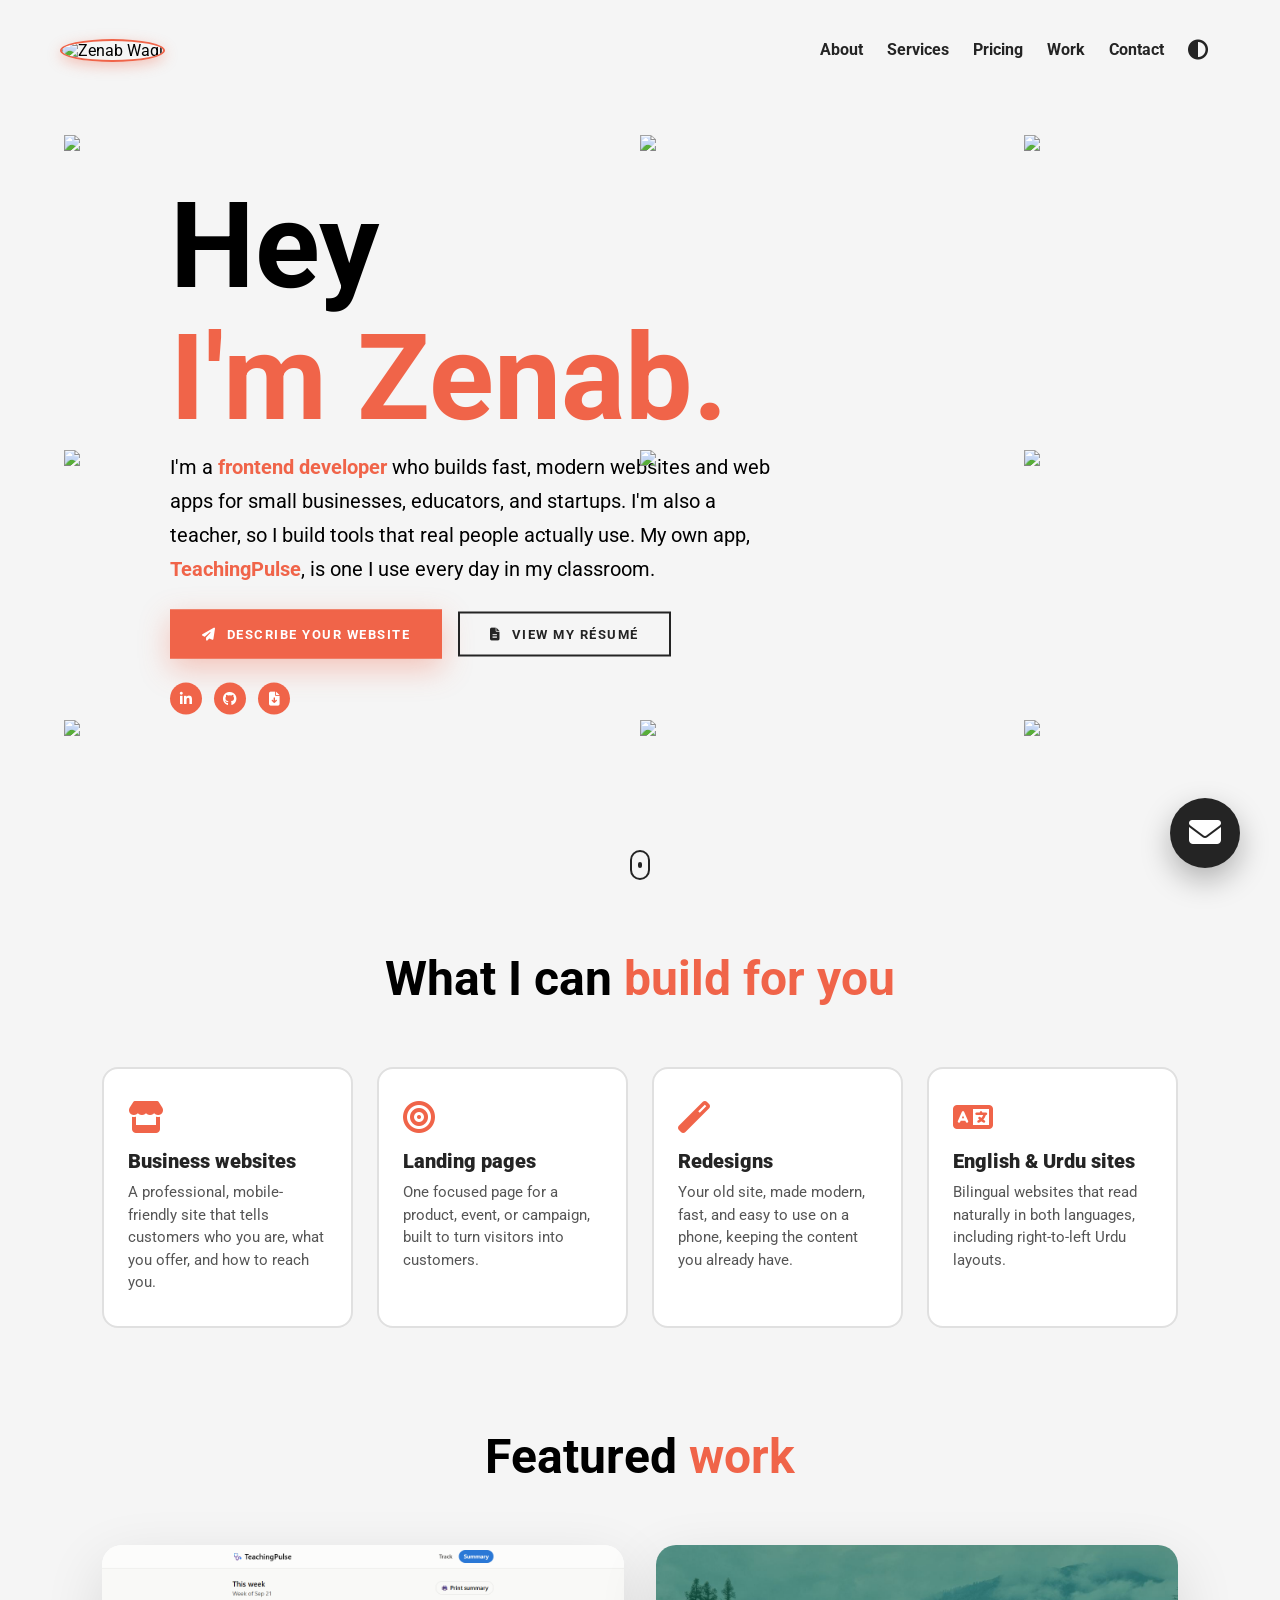
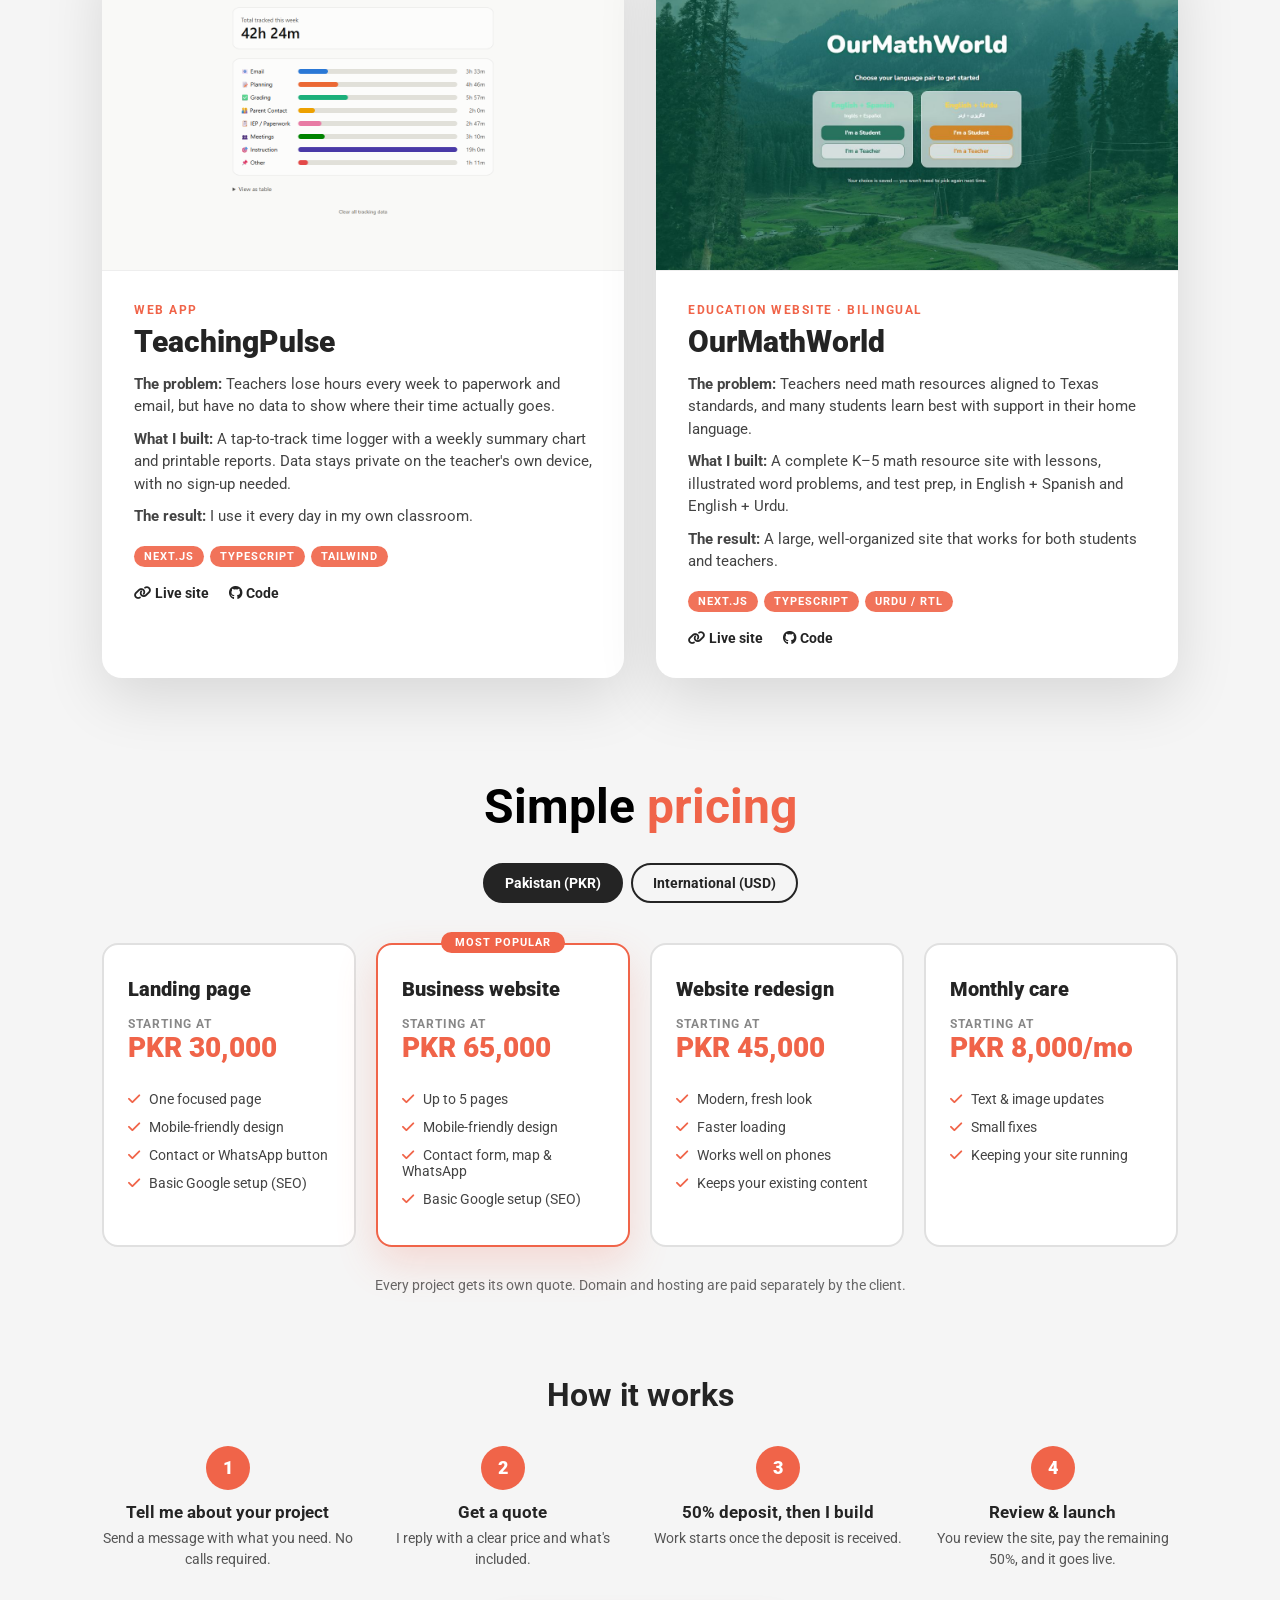
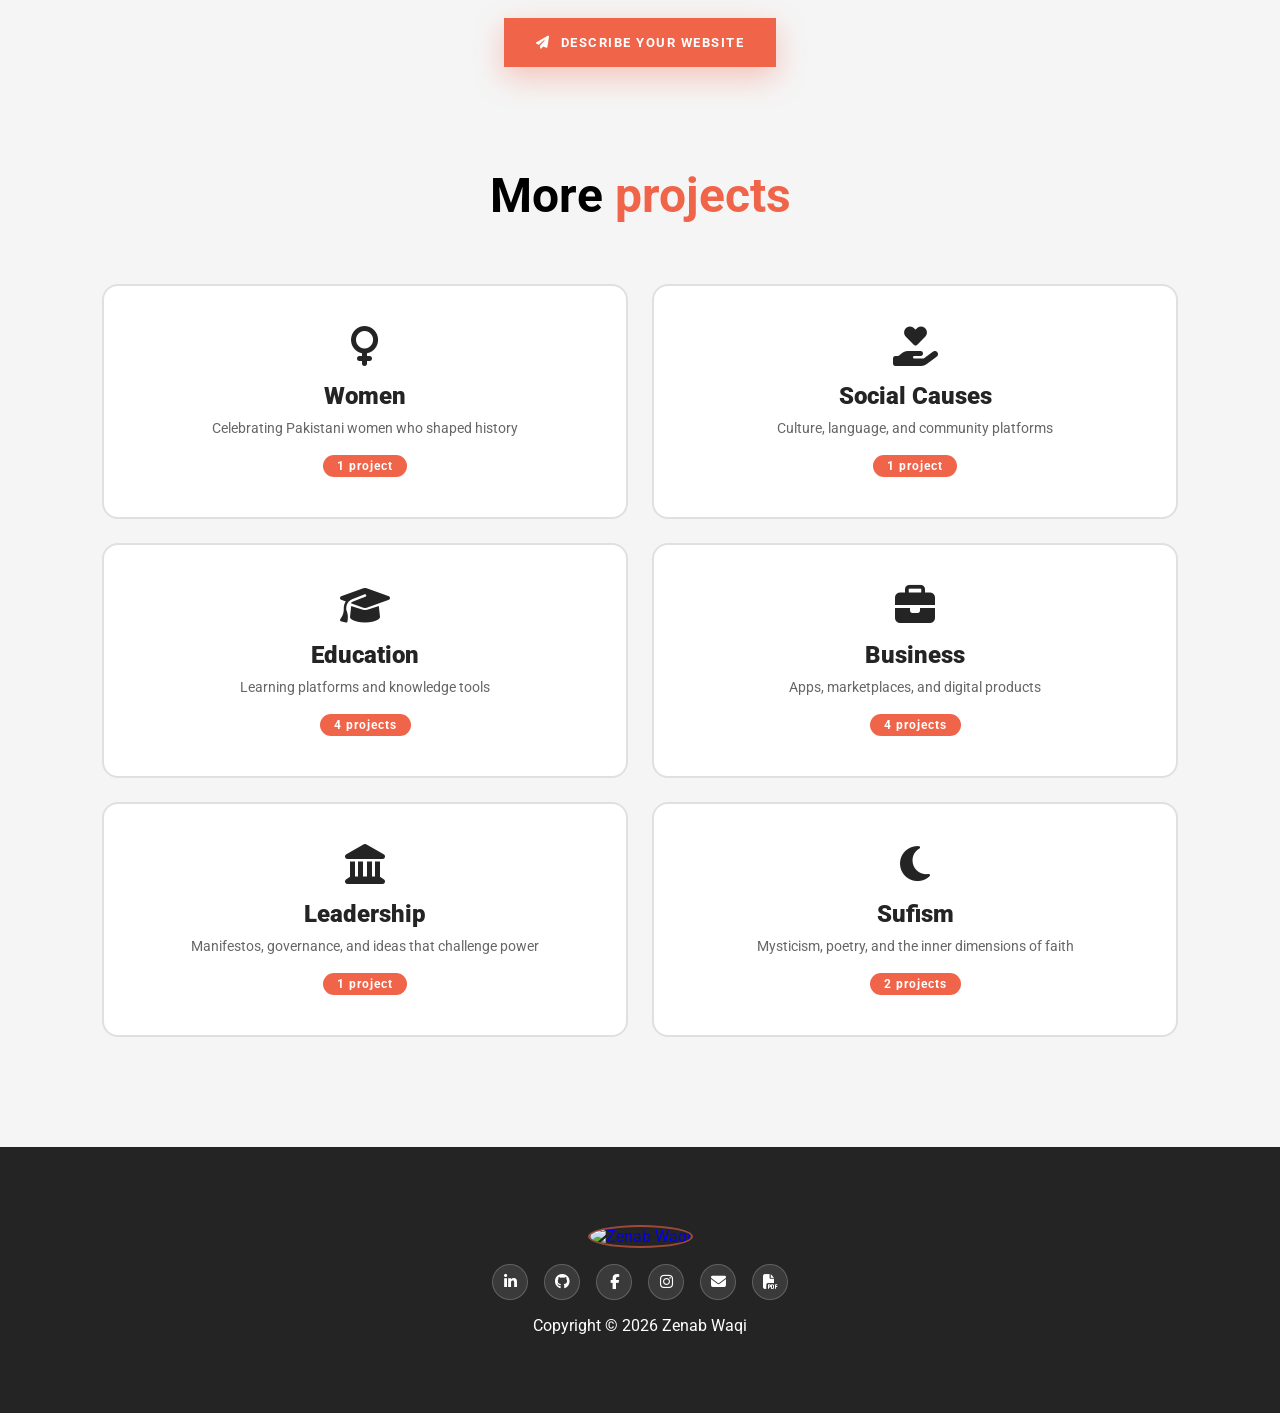
==== commit 92b02160: "Send website inquiries from the contact popup to the project form Choosing a website project in the " ====
--- a/index.html
+++ b/index.html
@@ -88,9 +88,9 @@
             people actually use. My own app, <b class="orange">TeachingPulse</b>, is one I use every day in my classroom.
           </p>
           <div class="header__ctas">
-            <a href="#" class="cta cta--primary click" onclick="toggleModal()">
+            <a href="start.html" class="cta cta--primary">
               <i class="fas fa-paper-plane"></i>
-              Start a project
+              Describe your website
             </a>
             <a href="./resume.html" target="_blank" class="resume__cta">
               <i class="fas fa-file-alt"></i>
@@ -179,48 +179,47 @@
           Let's have a chat!
         </h3>
         <h3 class="modal__sub-title modal__sub-title--contact">
-          Have a project in mind? Tell me about it and I'll reply with a quote.
+          Planning a website? Pick it below and I'll take you to a short project form.
           I'm also open to part-time frontend roles.
         </h3>
         <form id="contact__form" onsubmit="contact(event)">
           <div class="form__item">
-            <label class="form__item--label">Name</label>
-            <input class="input" name="user_name" type="text" required></input>
-          </div>
-          <div class="form__item">
-            <label class="form__item--label">Email</label>
-            <input class="input" name="user_email" type="email" required></input>
-          </div>
-          <div class="form__row">
+            <label class="form__item--label" for="project_type">I'm reaching out about</label>
+            <select class="input" id="project_type" name="project_type" onchange="updateContactType()">
+              <option data-project>A new website</option>
+              <option data-project>A landing page</option>
+              <option data-project>A website redesign</option>
+              <option>Monthly maintenance</option>
+              <option>A job opportunity</option>
+              <option>Something else</option>
+            </select>
+          </div>
+          <div class="contact__redirect">
+            <p class="contact__redirect--text">
+              For website projects, a short form tells me everything I need to send you an accurate quote.
+            </p>
+            <a href="start.html" class="form__submit contact__redirect--btn">
+              Continue to the project form <i class="fas fa-arrow-right"></i>
+            </a>
+          </div>
+          <div class="contact__message" hidden>
             <div class="form__item">
-              <label class="form__item--label" for="project_type">I'm reaching out about</label>
-              <select class="input" id="project_type" name="project_type">
-                <option>A new website</option>
-                <option>A landing page</option>
-                <option>A website redesign</option>
-                <option>Monthly maintenance</option>
-                <option>A job opportunity</option>
-                <option>Something else</option>
-              </select>
+              <label class="form__item--label">Name</label>
+              <input class="input" name="user_name" type="text" required></input>
             </div>
             <div class="form__item">
-              <label class="form__item--label" for="budget">Budget (optional)</label>
-              <select class="input" id="budget" name="budget">
-                <option value="">Not sure yet</option>
-                <option>Under PKR 50,000 / $500</option>
-                <option>PKR 50,000–100,000 / $500–1,000</option>
-                <option>PKR 100,000+ / $1,000+</option>
-              </select>
+              <label class="form__item--label">Email</label>
+              <input class="input" name="user_email" type="email" required></input>
             </div>
-          </div>
-          <div class="form__item">
-            <label class="form__item--label">Message</label>
-            <textarea class="input" name="message" type="text" required
-              placeholder="Tell me about your business and what you need."></textarea>
-          </div>
-          <button id="contact__submit" class="form__submit">
-            Send it my way
-          </button>
+            <div class="form__item">
+              <label class="form__item--label" for="contact_message">Message</label>
+              <textarea class="input" id="contact_message" name="message" type="text" required
+                placeholder="How can I help?"></textarea>
+            </div>
+            <button id="contact__submit" class="form__submit">
+              Send it my way
+            </button>
+          </div>
         </form>
         <div class="modal__overlay modal__overlay--loading">
           <i class="fas fa-spinner"></i>
@@ -427,9 +426,9 @@
           </li>
         </ol>
         <div class="process__cta">
-          <a href="#" class="cta cta--primary click" onclick="toggleModal()">
+          <a href="start.html" class="cta cta--primary">
             <i class="fas fa-paper-plane"></i>
-            Start a project
+            Describe your website
           </a>
         </div>
       </div>
--- a/style.css
+++ b/style.css
@@ -1626,4 +1626,155 @@
   .modal__half {
     padding: 40px;
   }
-}+}
+/* ── START A PROJECT (start.html) ── */
+
+.brief__title {
+  margin: 24px 0 16px;
+}
+
+.brief__intro {
+  max-width: 640px;
+  margin: 0 auto 40px;
+  text-align: center;
+  line-height: 1.75;
+}
+
+.dark-theme .brief__intro {
+  color: white;
+}
+
+.brief {
+  max-width: 820px;
+  margin: 0 auto;
+  background-color: #242424;
+  color: white;
+  border-radius: 20px;
+  padding: 48px 56px;
+  box-shadow: 0 20px 60px rgba(0, 0, 0, 0.25);
+}
+
+.brief__group {
+  border: none;
+  padding: 0;
+  margin: 0 0 32px;
+  min-width: 0;
+}
+
+.brief__legend {
+  font-size: 20px;
+  font-weight: 700;
+  margin-bottom: 20px;
+  padding-bottom: 8px;
+  border-bottom: 1px solid #3a3a3a;
+  width: 100%;
+}
+
+.form__item--label,
+.brief span.form__item--label {
+  font-size: 14px;
+  font-weight: bold;
+  display: block;
+}
+
+.brief__options {
+  display: flex;
+  flex-wrap: wrap;
+  gap: 8px;
+  margin-top: 10px;
+}
+
+.brief__option {
+  position: relative;
+  font-weight: 400;
+  cursor: pointer;
+}
+
+/* The native radio/checkbox stays in the DOM for keyboard and screen readers;
+   the pill next to it shows the selected state. */
+.brief__option input {
+  position: absolute;
+  opacity: 0;
+  width: 1px;
+  height: 1px;
+}
+
+.brief__option span {
+  display: inline-block;
+  padding: 8px 16px;
+  border: 2px solid #c0c4cc;
+  border-radius: 999px;
+  font-size: 14px;
+  transition: all 200ms ease;
+}
+
+.brief__option:hover span {
+  border-color: #fff;
+}
+
+.brief__option input:checked + span {
+  background-color: #f06449;
+  border-color: #f06449;
+  color: white;
+}
+
+.brief__option input:focus-visible + span {
+  outline: 2px solid #fff;
+  outline-offset: 2px;
+}
+
+.brief .input::placeholder {
+  color: #888;
+}
+
+.brief__note {
+  margin-top: 16px;
+  font-size: 13px;
+  color: #bbb;
+}
+
+.brief__done {
+  text-align: center;
+  padding: 32px 0;
+}
+
+.brief__done--icon {
+  font-size: 64px;
+  color: #4bb543;
+  margin-bottom: 20px;
+}
+
+.brief__done h2 {
+  margin-bottom: 12px;
+}
+
+.brief__done p {
+  margin-bottom: 28px;
+  color: #ccc;
+}
+
+@media (max-width: 600px) {
+  .brief {
+    padding: 32px 20px;
+    border-radius: 12px;
+  }
+}
+
+/* ── CONTACT POPUP: website projects go to start.html ── */
+
+.contact__redirect--text {
+  font-size: 14px;
+  line-height: 1.6;
+  margin-bottom: 20px;
+  color: #ddd;
+}
+
+.contact__redirect--btn {
+  display: inline-flex;
+  align-items: center;
+  justify-content: center;
+  gap: 10px;
+  max-width: none;
+  width: auto;
+  font-size: 18px;
+}
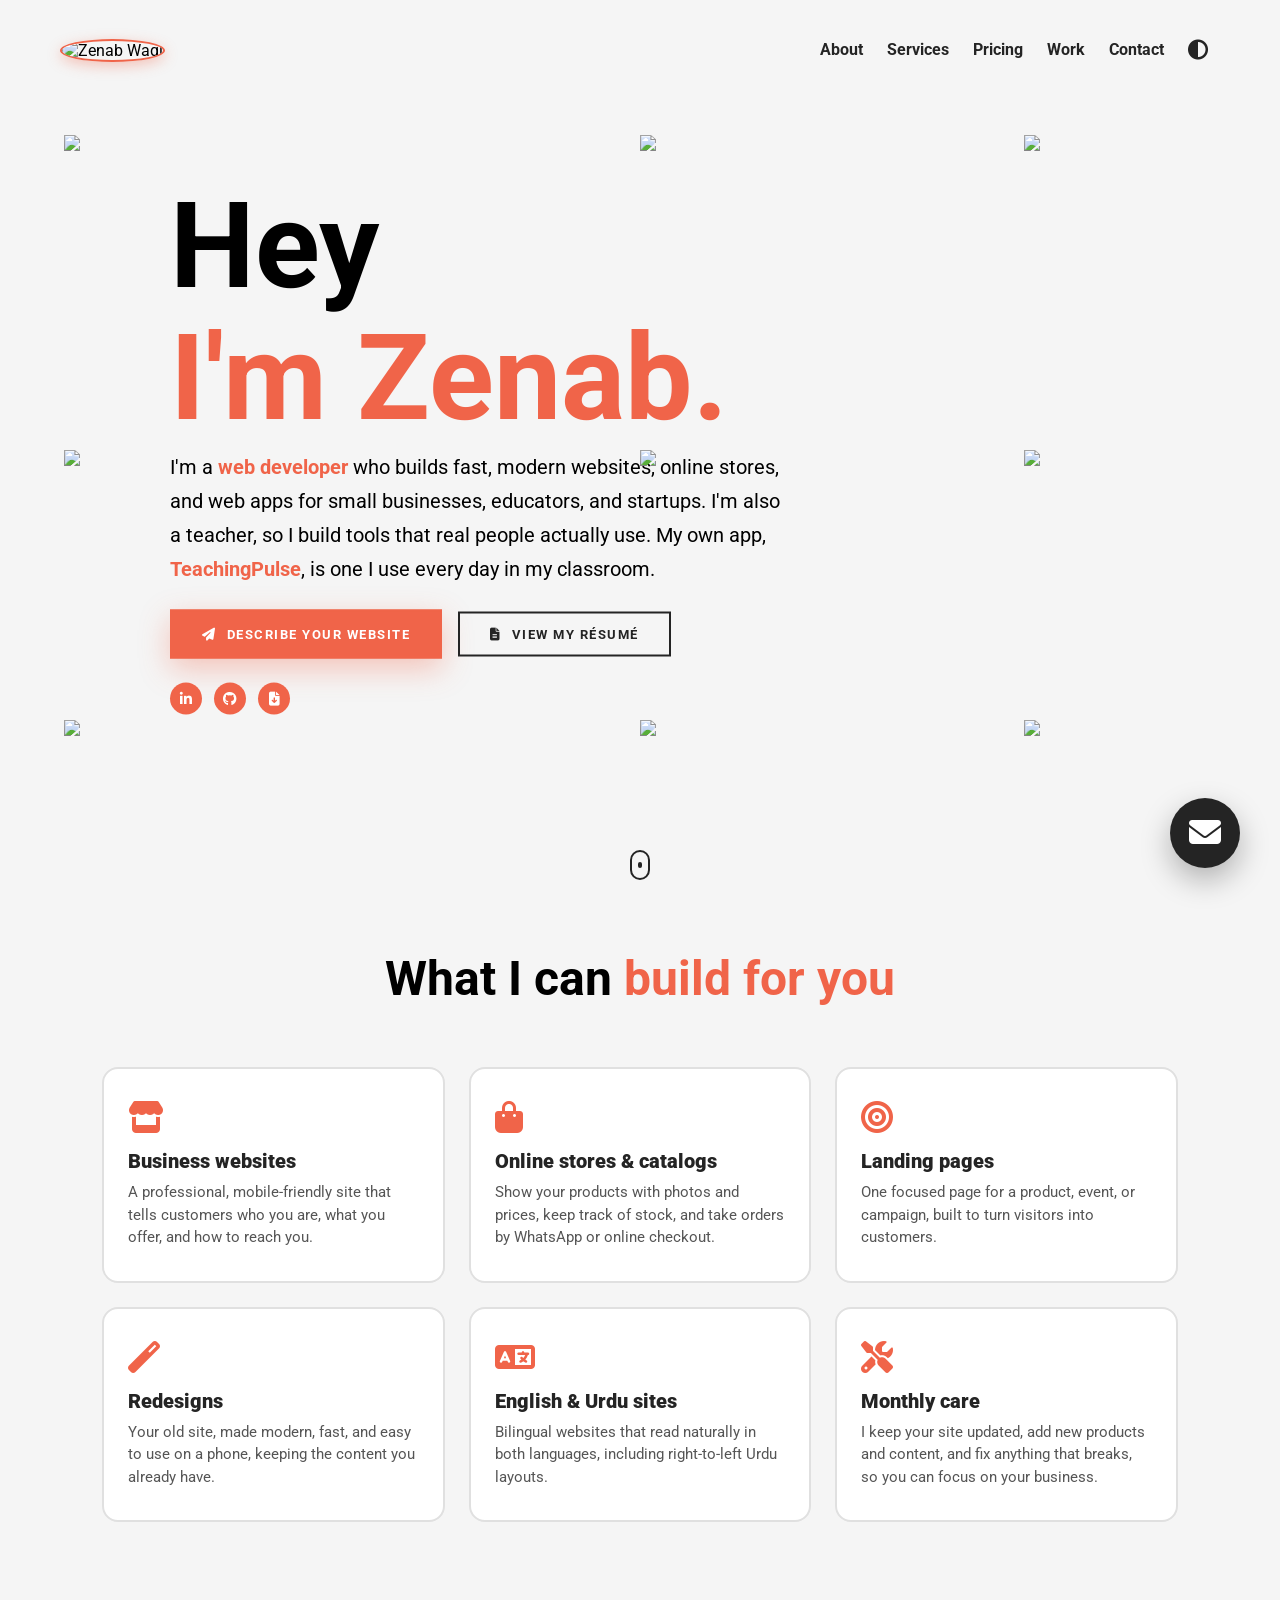
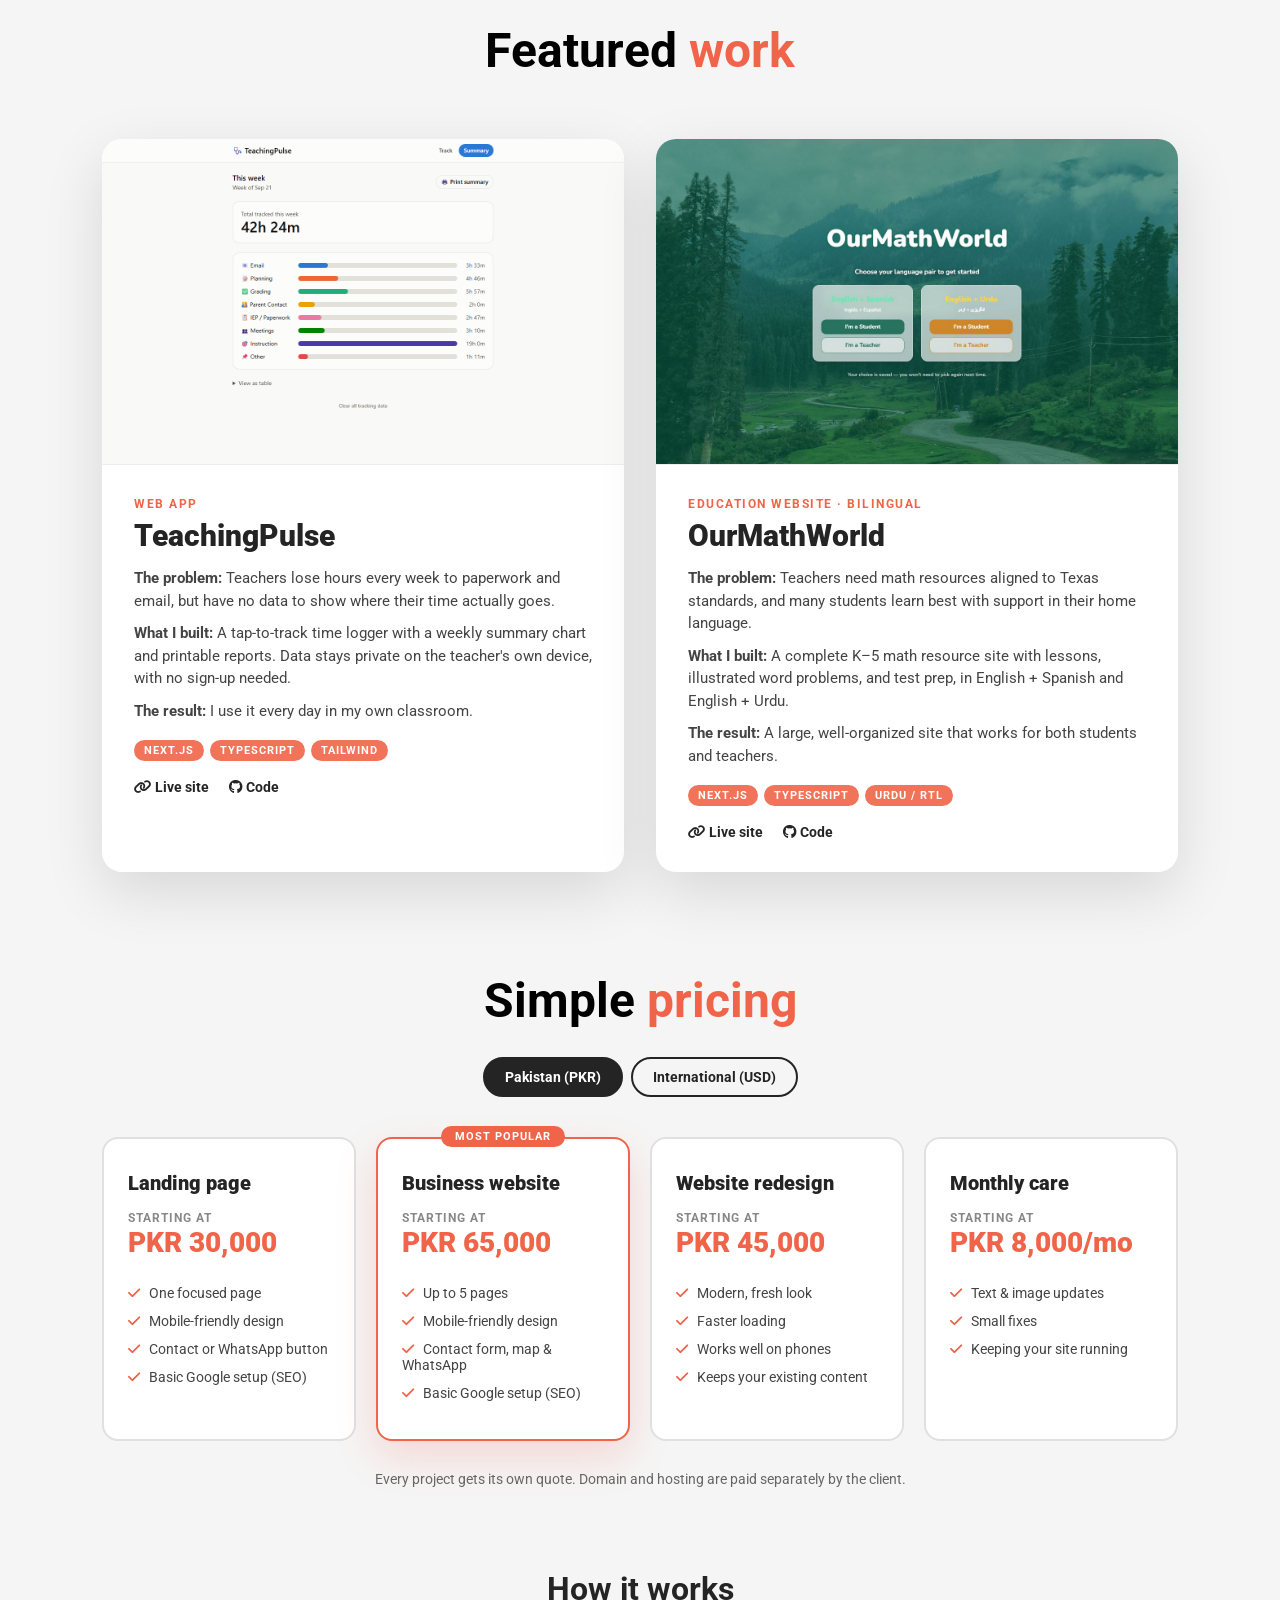
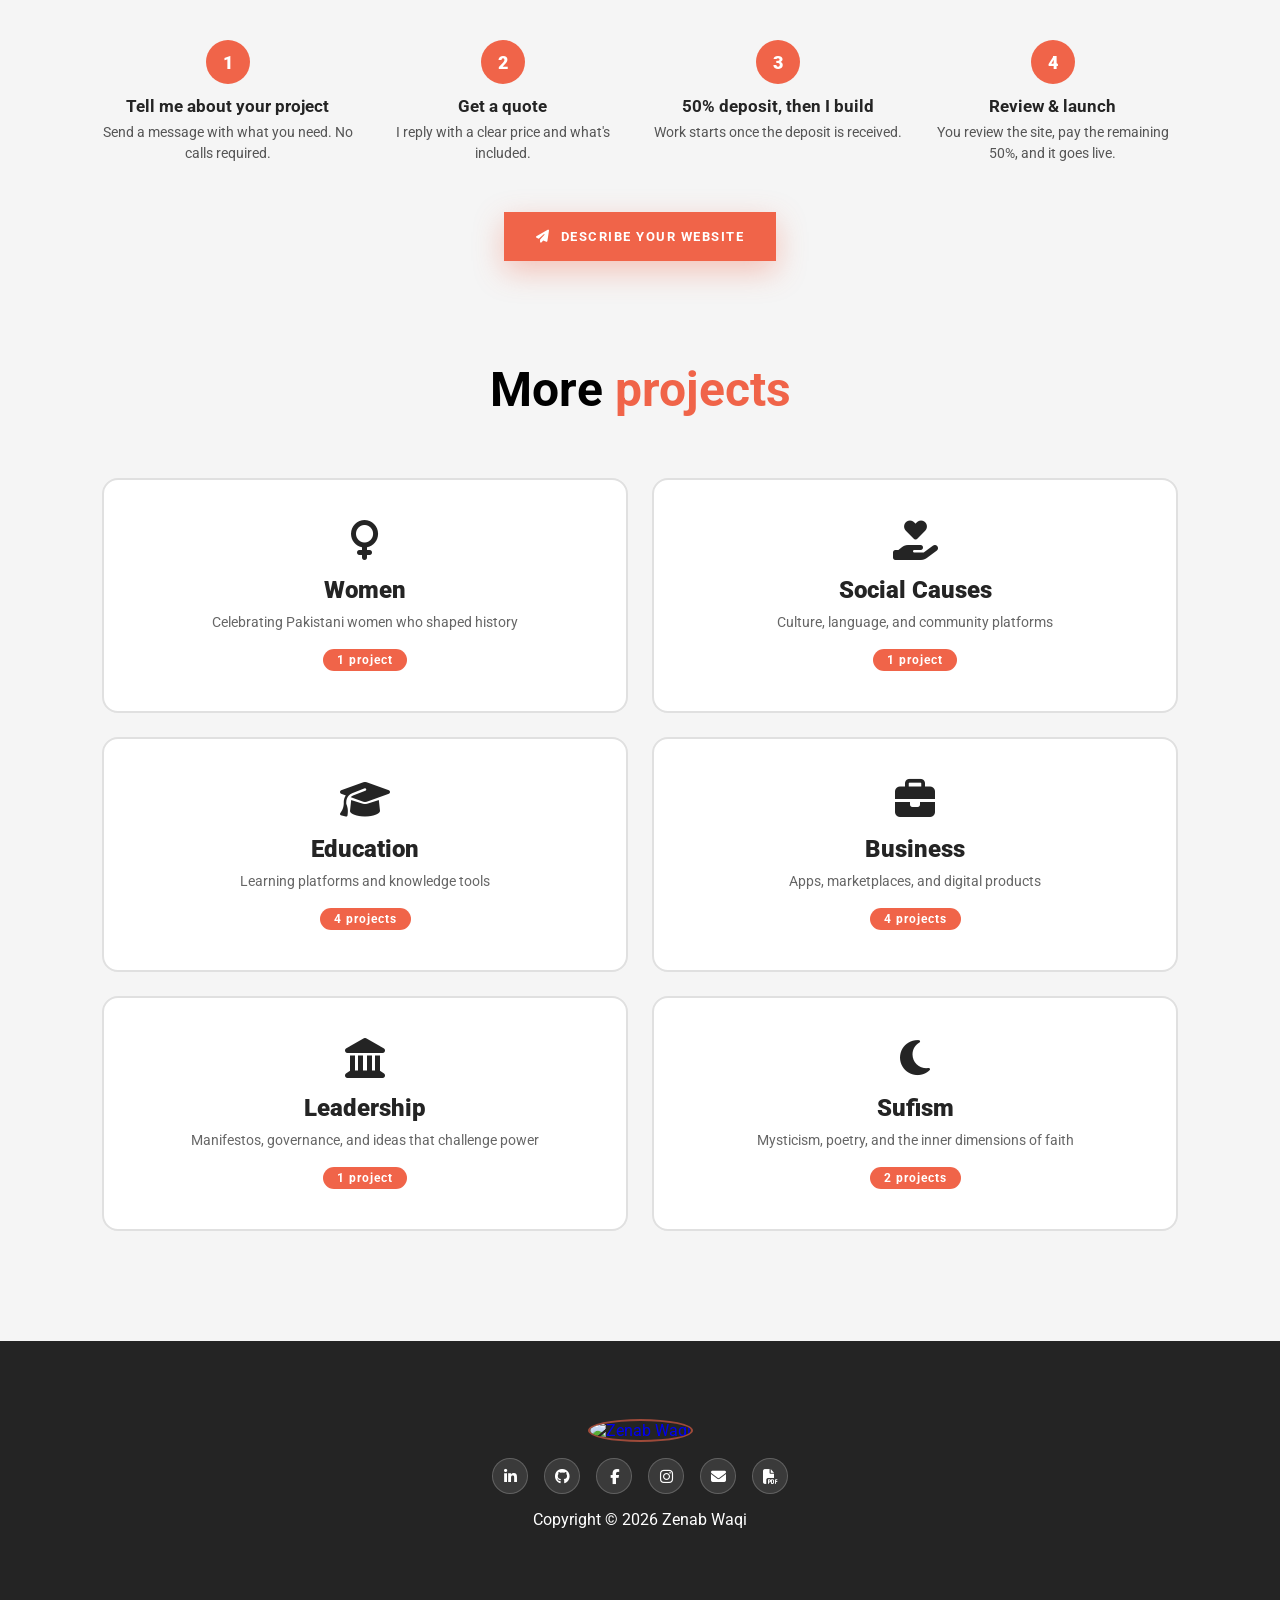
==== commit 8372c03d: "Retitle to Web Developer and add online stores + monthly care services Co-Authored-By: Claude Opus 5" ====
--- a/index.html
+++ b/index.html
@@ -5,8 +5,8 @@
   <meta charset="UTF-8">
   <meta http-equiv="X-UA-Compatible" content="IE=edge">
   <meta name="viewport" content="width=device-width, initial-scale=1.0">
-  <title>Zenab Waqi | Frontend Developer &amp; Web Designer</title>
-  <meta name="description" content="Zenab Waqi — frontend developer building fast, modern websites and web apps for small and mid-size businesses, educators, and startups. English, Urdu, and bilingual sites.">
+  <title>Zenab Waqi | Web Developer &amp; Designer</title>
+  <meta name="description" content="Zenab Waqi — web developer building fast, modern websites, online stores, and web apps for small and mid-size businesses, educators, and startups. English, Urdu, and bilingual sites.">
   <link rel="stylesheet" href="https://cdnjs.cloudflare.com/ajax/libs/font-awesome/6.5.1/css/all.min.css">
   <link rel="stylesheet" href="style.css">
   <link rel="icon" href="/assets/gemini-svg.svg" type="image/x-icon">
@@ -83,7 +83,7 @@
           <h1 class="title">Hey</h1>
           <h1 class="title orange">I'm Zenab.</h1>
           <p class="header__para header__para--wide">
-            I'm a <b class="orange">frontend developer</b> who builds fast, modern websites and web apps
+            I'm a <b class="orange">web developer</b> who builds fast, modern websites, online stores, and web apps
             for small businesses, educators, and startups. I'm also a teacher, so I build tools that real
             people actually use. My own app, <b class="orange">TeachingPulse</b>, is one I use every day in my classroom.
           </p>
@@ -122,9 +122,9 @@
     <div class="modal">
       <div class="modal__half modal__about">
         <h3 class="modal__title modal__title--about">Here's a bit about me.</h3>
-        <h4 class="modal__sub-title modal__sub-title--about">Frontend Developer &amp; Teacher.</h4>
+        <h4 class="modal__sub-title modal__sub-title--about">Web Developer &amp; Teacher.</h4>
         <p class="modal__para">
-          I'm a <b class="orange">frontend developer</b> with a background in Information Technology and
+          I'm a <b class="orange">web developer</b> with a background in Information Technology and
           <b class="orange">7 months of QA testing</b> experience, so I check my work the way a tester would:
           across screens, browsers, and edge cases.
         </p>
@@ -180,17 +180,16 @@
         </h3>
         <h3 class="modal__sub-title modal__sub-title--contact">
           Planning a website? Pick it below and I'll take you to a short project form.
-          I'm also open to part-time frontend roles.
         </h3>
         <form id="contact__form" onsubmit="contact(event)">
           <div class="form__item">
             <label class="form__item--label" for="project_type">I'm reaching out about</label>
             <select class="input" id="project_type" name="project_type" onchange="updateContactType()">
               <option data-project>A new website</option>
+              <option data-project>An online store</option>
               <option data-project>A landing page</option>
               <option data-project>A website redesign</option>
               <option>Monthly maintenance</option>
-              <option>A job opportunity</option>
               <option>Something else</option>
             </select>
           </div>
@@ -254,6 +253,12 @@
               what you offer, and how to reach you.</p>
           </div>
           <div class="service__card">
+            <i class="fas fa-shopping-bag service__icon"></i>
+            <h3 class="service__name">Online stores &amp; catalogs</h3>
+            <p class="service__desc">Show your products with photos and prices, keep track of stock, and
+              take orders by WhatsApp or online checkout.</p>
+          </div>
+          <div class="service__card">
             <i class="fas fa-bullseye service__icon"></i>
             <h3 class="service__name">Landing pages</h3>
             <p class="service__desc">One focused page for a product, event, or campaign, built to turn
@@ -270,6 +275,12 @@
             <h3 class="service__name">English &amp; Urdu sites</h3>
             <p class="service__desc">Bilingual websites that read naturally in both languages, including
               right-to-left Urdu layouts.</p>
+          </div>
+          <div class="service__card">
+            <i class="fas fa-tools service__icon"></i>
+            <h3 class="service__name">Monthly care</h3>
+            <p class="service__desc">I keep your site updated, add new products and content, and fix
+              anything that breaks, so you can focus on your business.</p>
           </div>
         </div>
       </div>
--- a/style.css
+++ b/style.css
@@ -1213,7 +1213,7 @@
 
 .service__grid {
   display: grid;
-  grid-template-columns: repeat(4, 1fr);
+  grid-template-columns: repeat(3, 1fr);
   gap: 24px;
 }
 
@@ -1778,3 +1778,51 @@
   width: auto;
   font-size: 18px;
 }
+
+.brief__hint {
+  font-size: 13px;
+  line-height: 1.5;
+  color: #aaa;
+  margin: 4px 0 6px;
+}
+
+.brief__terms {
+  background-color: #2f2f2f;
+  border-left: 3px solid #f06449;
+  border-radius: 8px;
+  padding: 16px 20px;
+  margin-bottom: 24px;
+  font-size: 14px;
+  line-height: 1.6;
+}
+
+.brief__terms p + p {
+  margin-top: 10px;
+}
+
+.brief__agree {
+  display: flex;
+  align-items: flex-start;
+  gap: 12px;
+  font-size: 15px;
+  font-weight: 700;
+  cursor: pointer;
+}
+
+.brief__agree input {
+  width: 20px;
+  height: 20px;
+  flex-shrink: 0;
+  margin-top: 2px;
+  accent-color: #f06449;
+}
+
+.brief__error {
+  margin-top: 12px;
+  padding: 10px 14px;
+  border-radius: 8px;
+  background-color: rgba(240, 100, 73, 0.15);
+  border: 1px solid #f06449;
+  color: #ffd2c9;
+  font-size: 14px;
+}
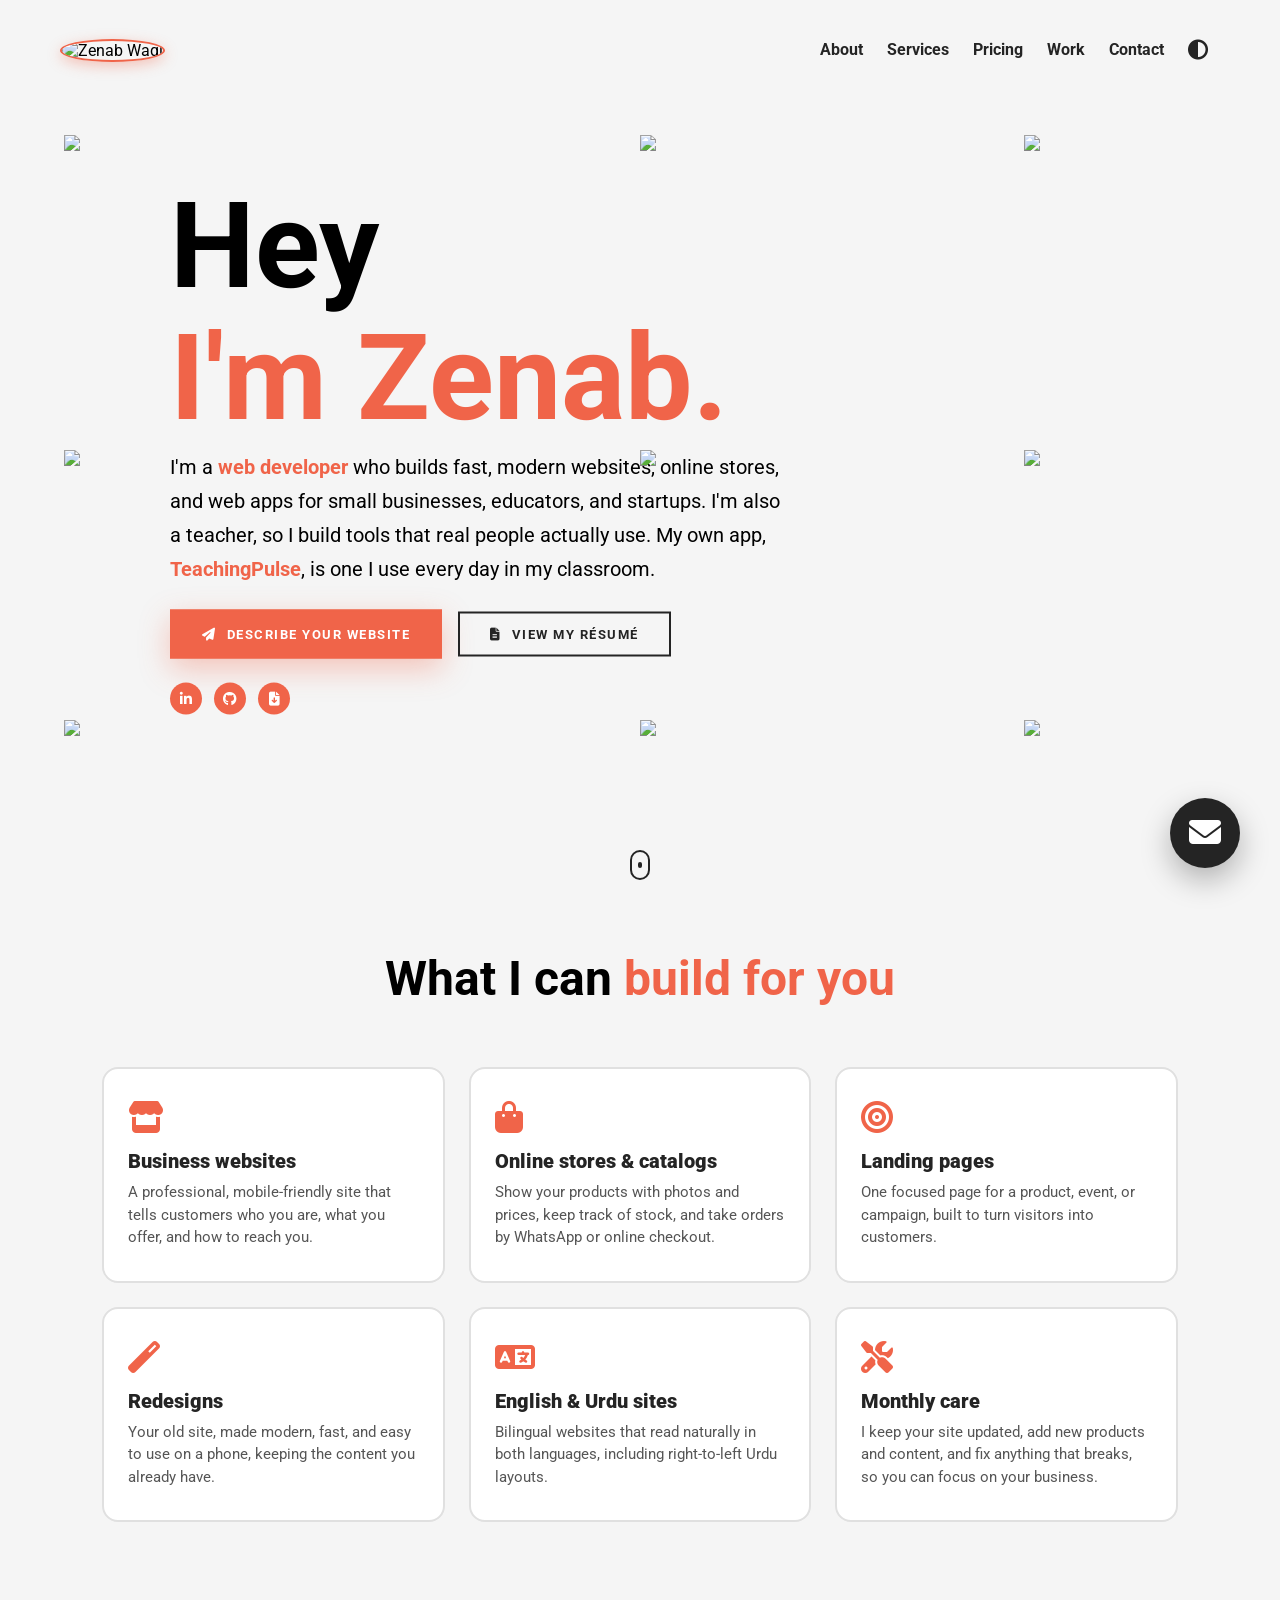
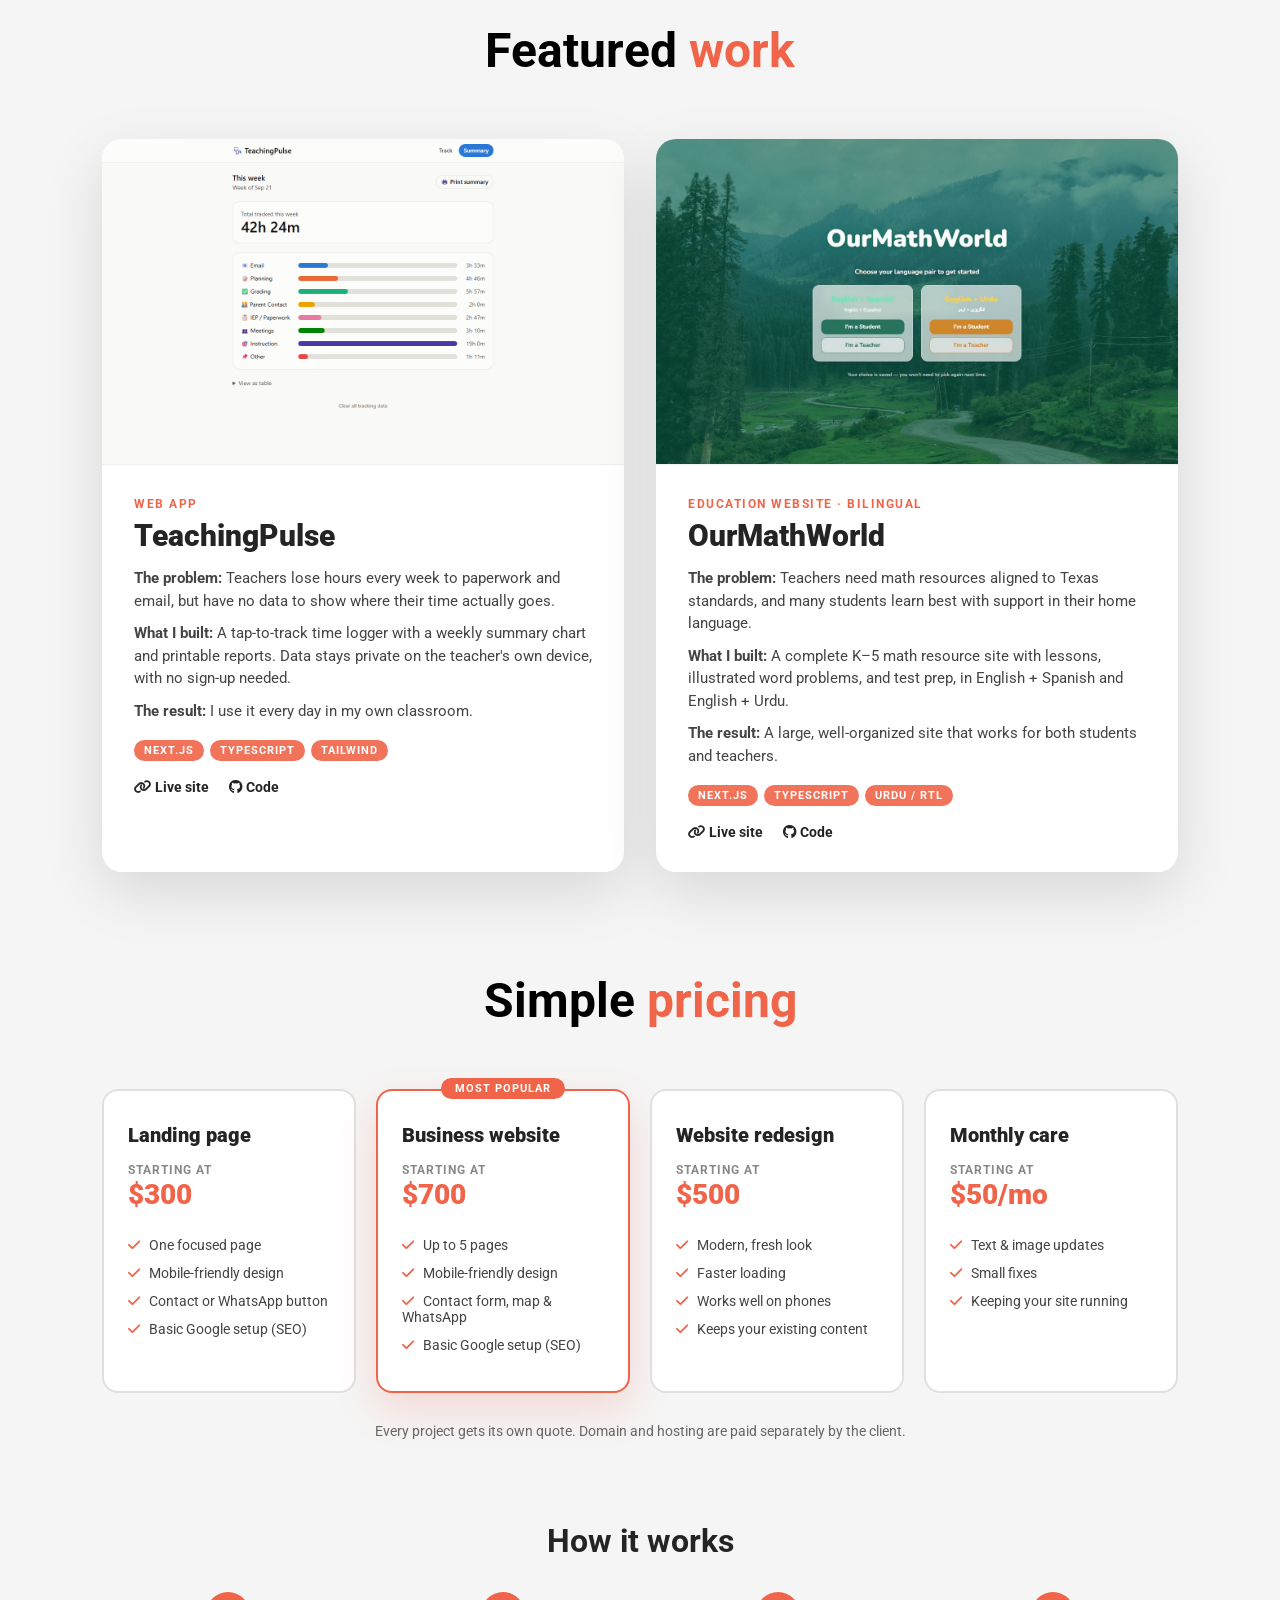
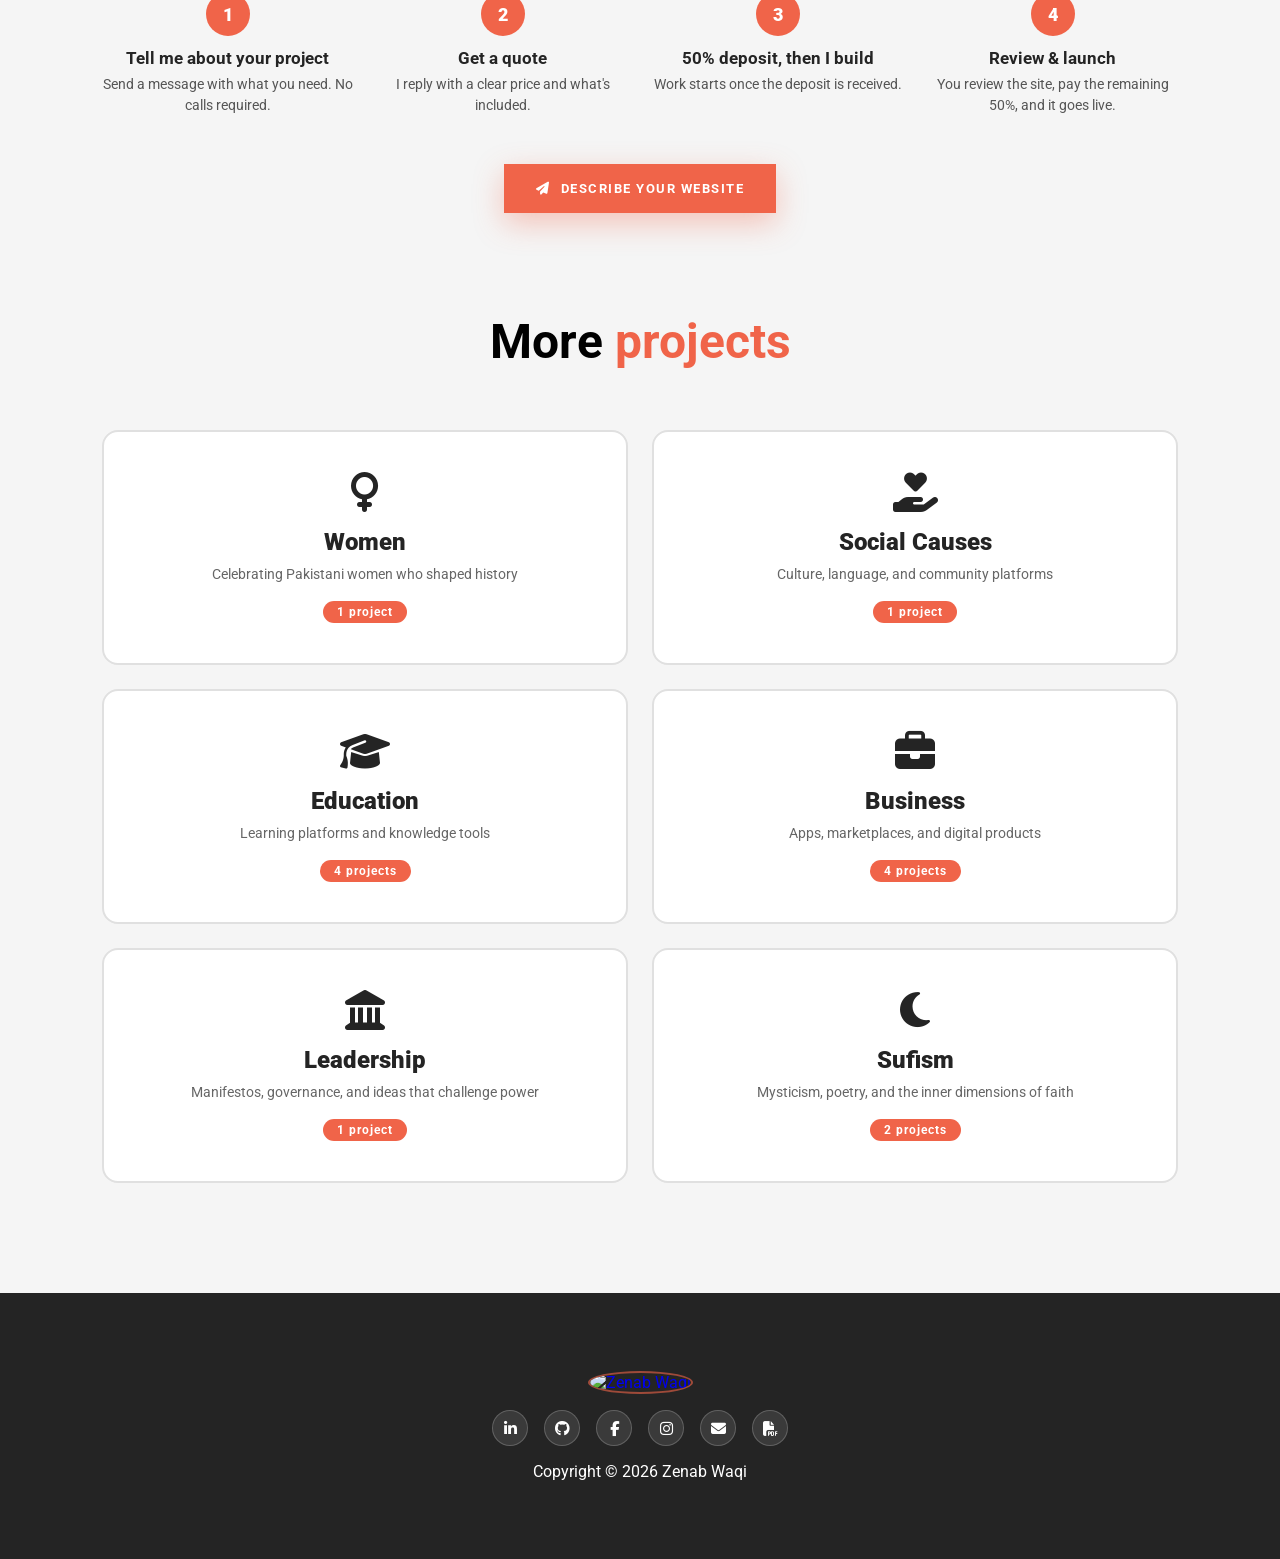
==== commit d83ec61b: "Show USD pricing only; remove Pakistan (PKR) prices Co-Authored-By: Claude Opus 5.5 <noreply@anthrop" ====
--- a/index.html
+++ b/index.html
@@ -351,16 +351,12 @@
         <h1 class="section__title">
           Simple <span class="orange">pricing</span>
         </h1>
-        <div class="currency__toggle" role="group" aria-label="Choose currency">
-          <button class="currency__btn currency__btn--active" data-currency="pkr" onclick="setCurrency('pkr')">Pakistan (PKR)</button>
-          <button class="currency__btn" data-currency="usd" onclick="setCurrency('usd')">International (USD)</button>
-        </div>
         <div class="price__grid">
           <div class="price__card">
             <h3 class="price__name">Landing page</h3>
             <p class="price__amount">
               <span class="price__from">Starting at</span>
-              <span data-pkr="PKR 30,000" data-usd="$300">PKR 30,000</span>
+              <span>$300</span>
             </p>
             <ul class="price__list">
               <li><i class="fas fa-check"></i> One focused page</li>
@@ -374,7 +370,7 @@
             <h3 class="price__name">Business website</h3>
             <p class="price__amount">
               <span class="price__from">Starting at</span>
-              <span data-pkr="PKR 65,000" data-usd="$700">PKR 65,000</span>
+              <span>$700</span>
             </p>
             <ul class="price__list">
               <li><i class="fas fa-check"></i> Up to 5 pages</li>
@@ -387,7 +383,7 @@
             <h3 class="price__name">Website redesign</h3>
             <p class="price__amount">
               <span class="price__from">Starting at</span>
-              <span data-pkr="PKR 45,000" data-usd="$500">PKR 45,000</span>
+              <span>$500</span>
             </p>
             <ul class="price__list">
               <li><i class="fas fa-check"></i> Modern, fresh look</li>
@@ -400,7 +396,7 @@
             <h3 class="price__name">Monthly care</h3>
             <p class="price__amount">
               <span class="price__from">Starting at</span>
-              <span data-pkr="PKR 8,000/mo" data-usd="$50/mo">PKR 8,000/mo</span>
+              <span>$50/mo</span>
             </p>
             <ul class="price__list">
               <li><i class="fas fa-check"></i> Text &amp; image updates</li>
--- a/style.css
+++ b/style.css
@@ -1335,29 +1335,6 @@
 
 /* ── PRICING ── */
 
-.currency__toggle {
-  display: flex;
-  justify-content: center;
-  gap: 8px;
-  margin: -32px 0 40px;
-}
-
-.currency__btn {
-  padding: 10px 20px;
-  border-radius: 999px;
-  border: 2px solid #242424;
-  background: transparent;
-  color: #242424;
-  font-weight: 700;
-  font-size: 14px;
-  transition: all 300ms ease;
-}
-
-.currency__btn--active {
-  background: #242424;
-  color: white;
-}
-
 .price__grid {
   display: grid;
   grid-template-columns: repeat(4, 1fr);
@@ -1513,16 +1490,6 @@
 .dark-theme .price__note,
 .dark-theme .process__step p {
   color: #ccc;
-}
-
-.dark-theme .currency__btn {
-  border-color: white;
-  color: white;
-}
-
-.dark-theme .currency__btn--active {
-  background: white;
-  color: #242424;
 }
 
 @media (max-width: 1000px) {
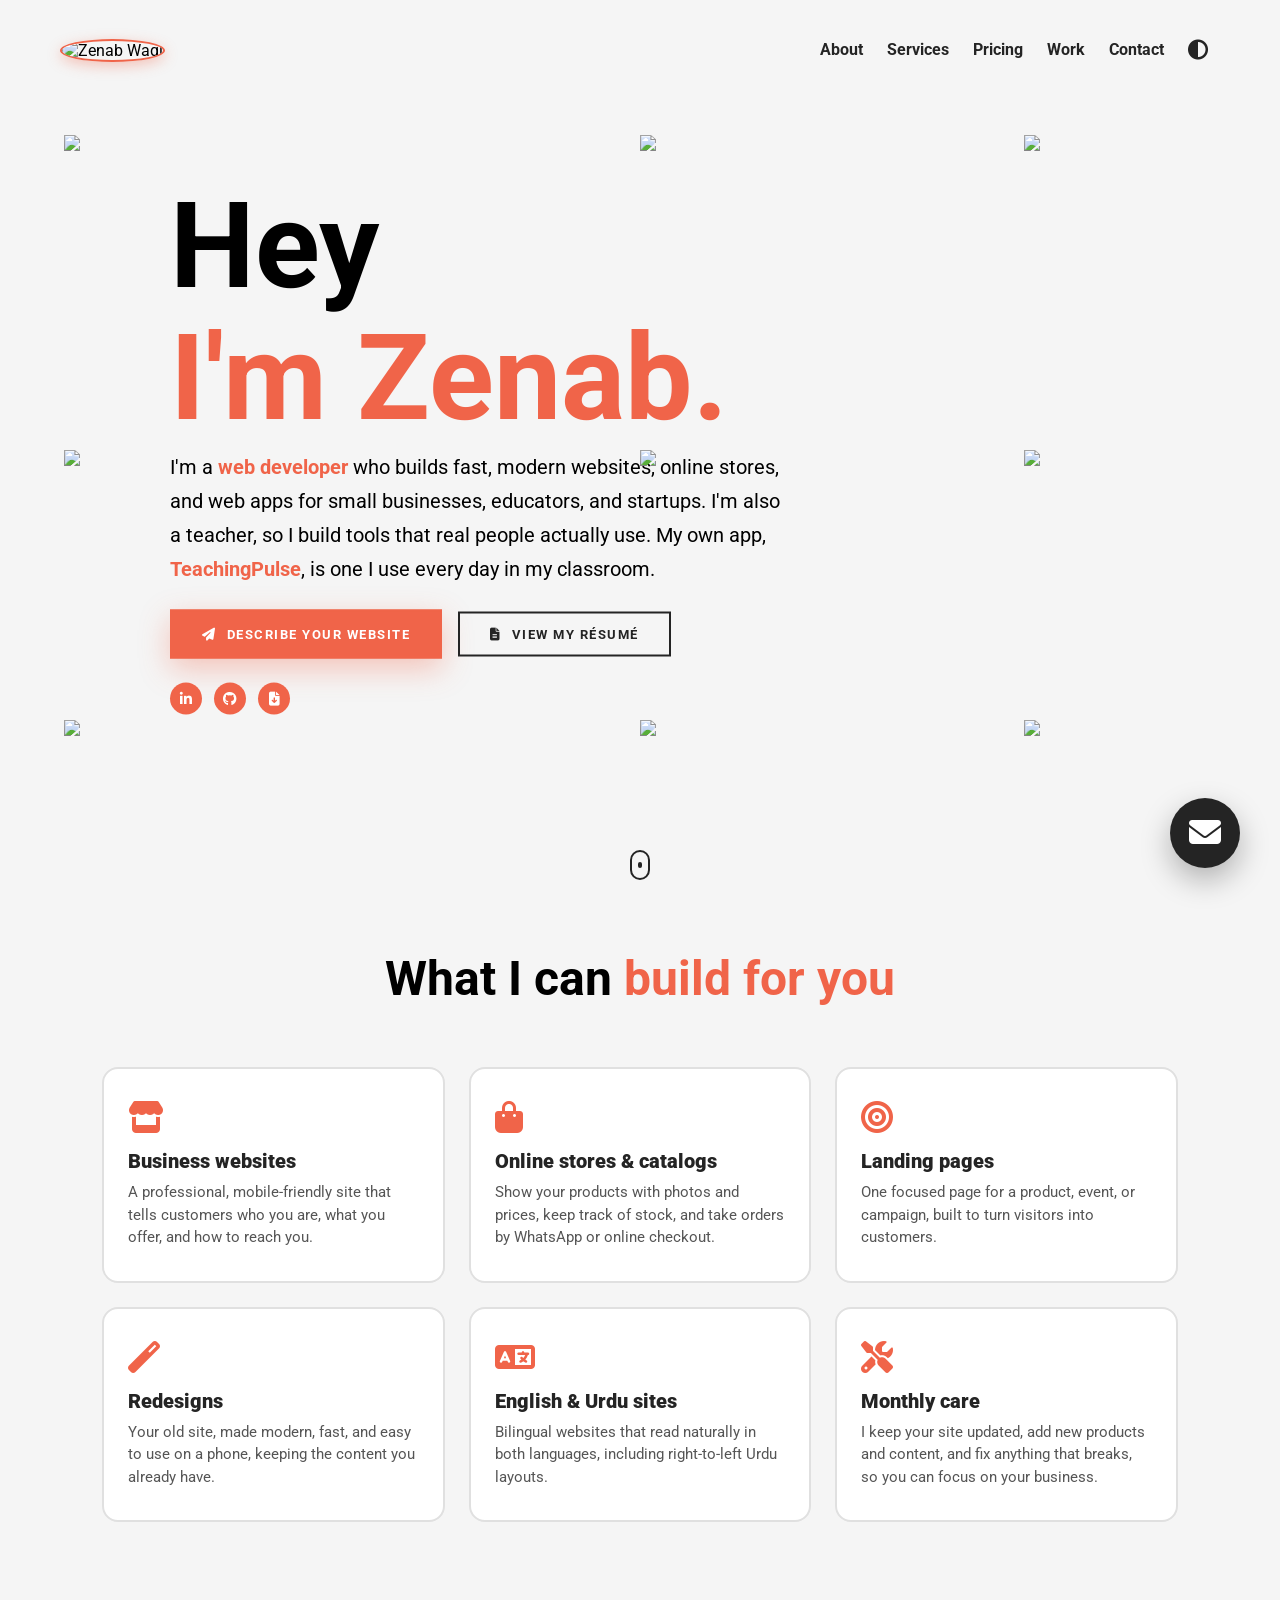
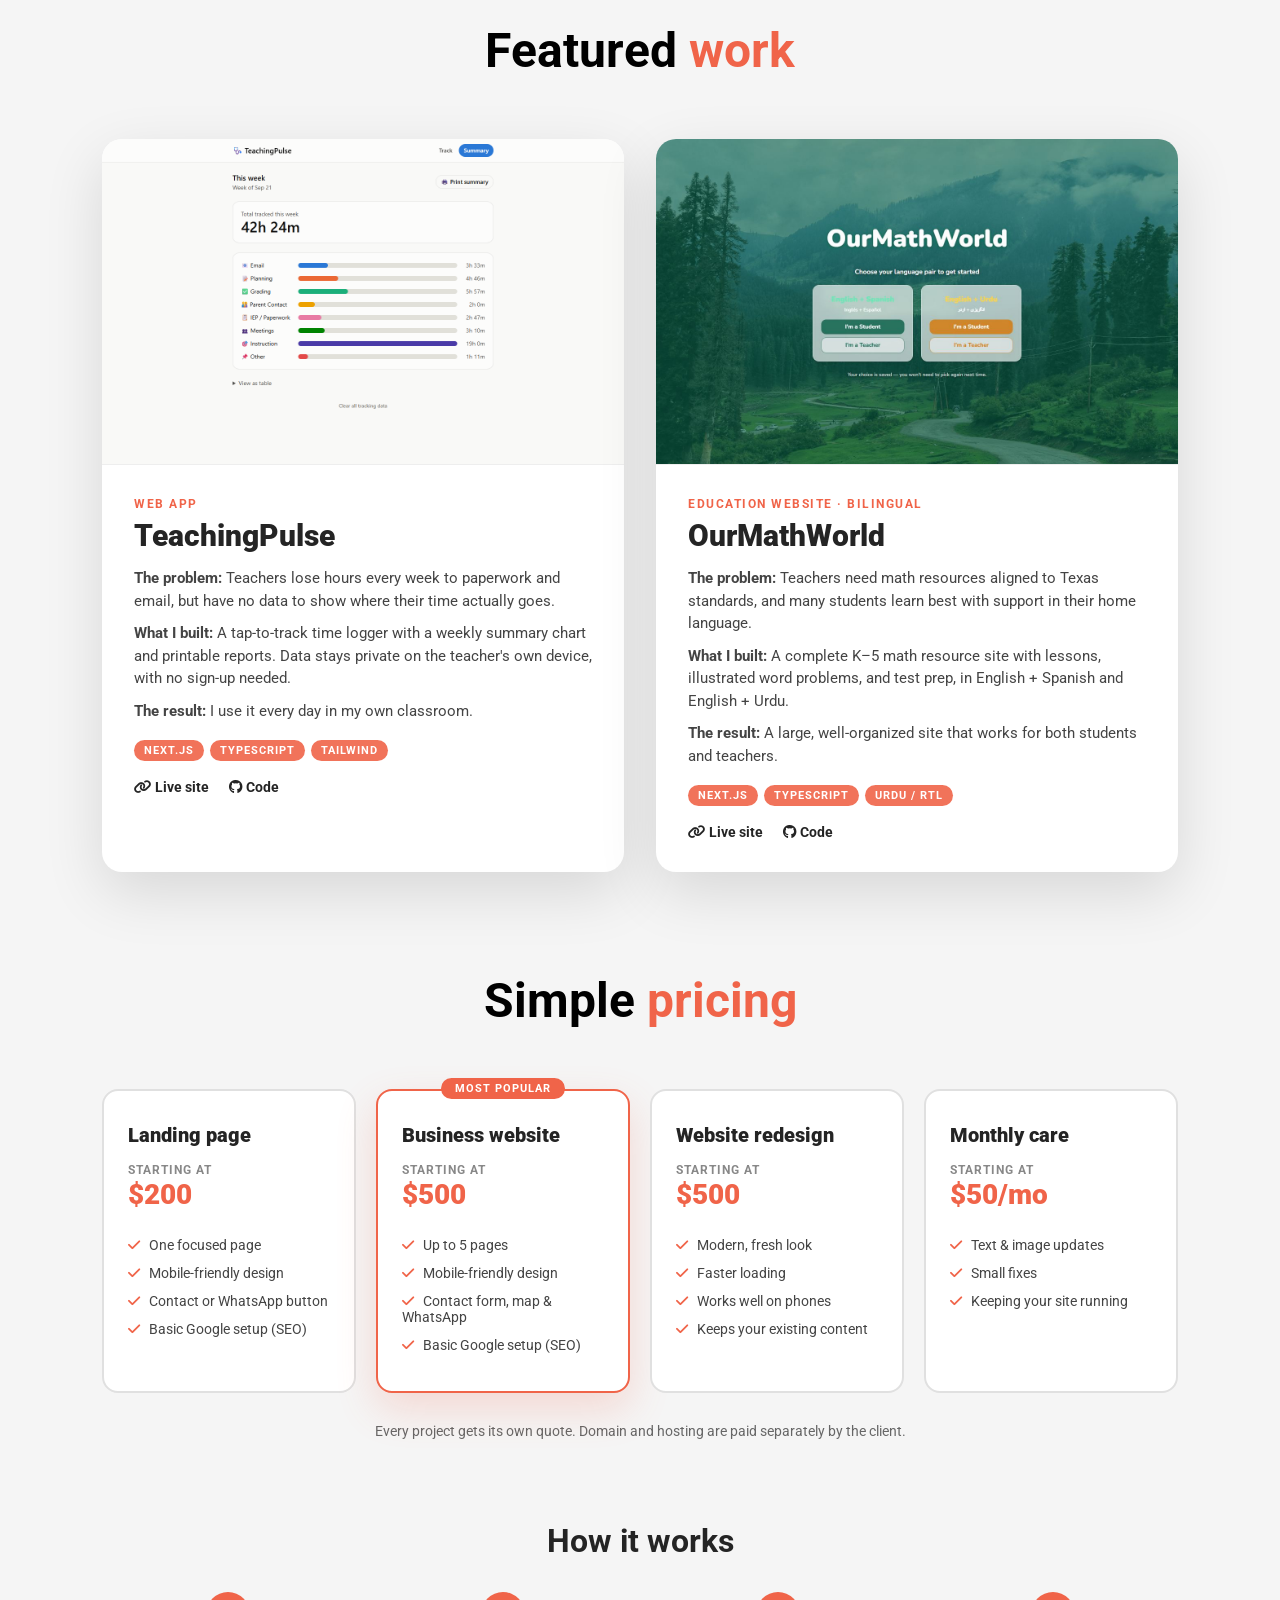
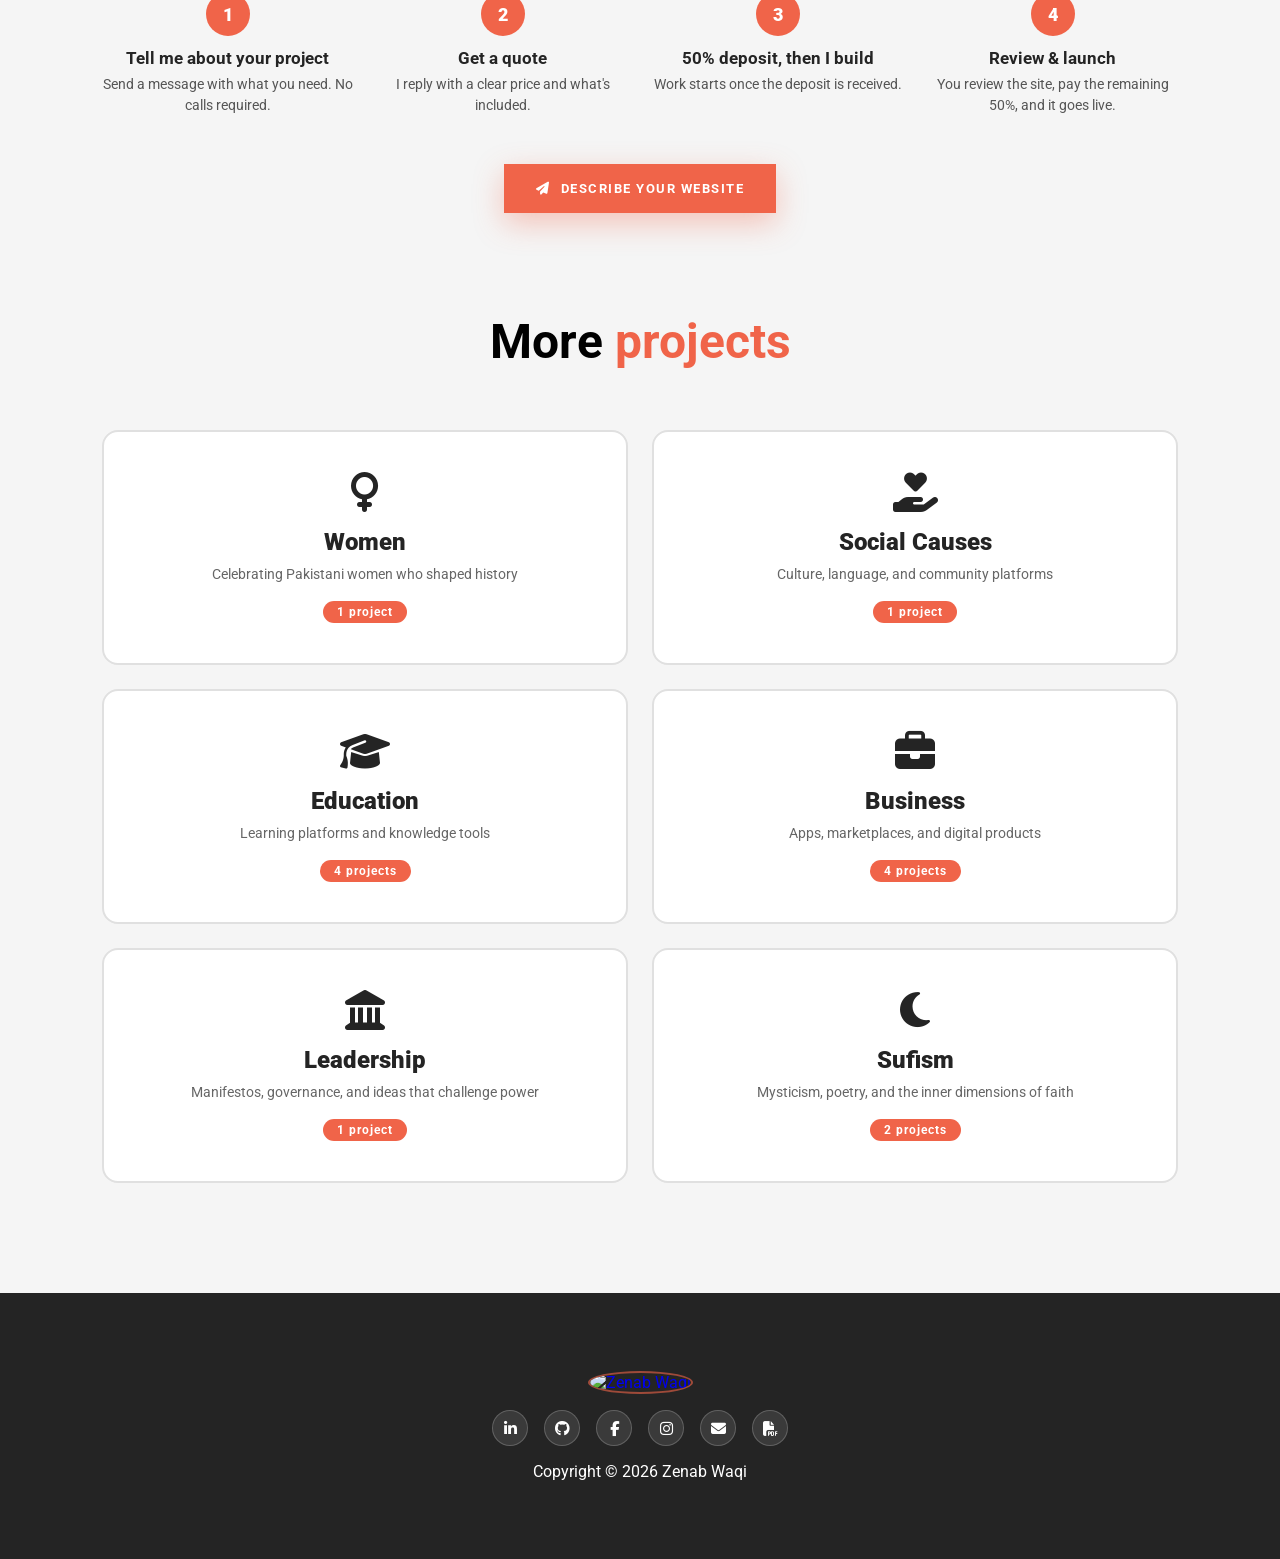
==== commit 2e19569a: "Lower landing page to $200 and business website to $500 Co-Authored-By: Claude Opus 5.5 <noreply@ant" ====
--- a/index.html
+++ b/index.html
@@ -356,7 +356,7 @@
             <h3 class="price__name">Landing page</h3>
             <p class="price__amount">
               <span class="price__from">Starting at</span>
-              <span>$300</span>
+              <span>$200</span>
             </p>
             <ul class="price__list">
               <li><i class="fas fa-check"></i> One focused page</li>
@@ -370,7 +370,7 @@
             <h3 class="price__name">Business website</h3>
             <p class="price__amount">
               <span class="price__from">Starting at</span>
-              <span>$700</span>
+              <span>$500</span>
             </p>
             <ul class="price__list">
               <li><i class="fas fa-check"></i> Up to 5 pages</li>
